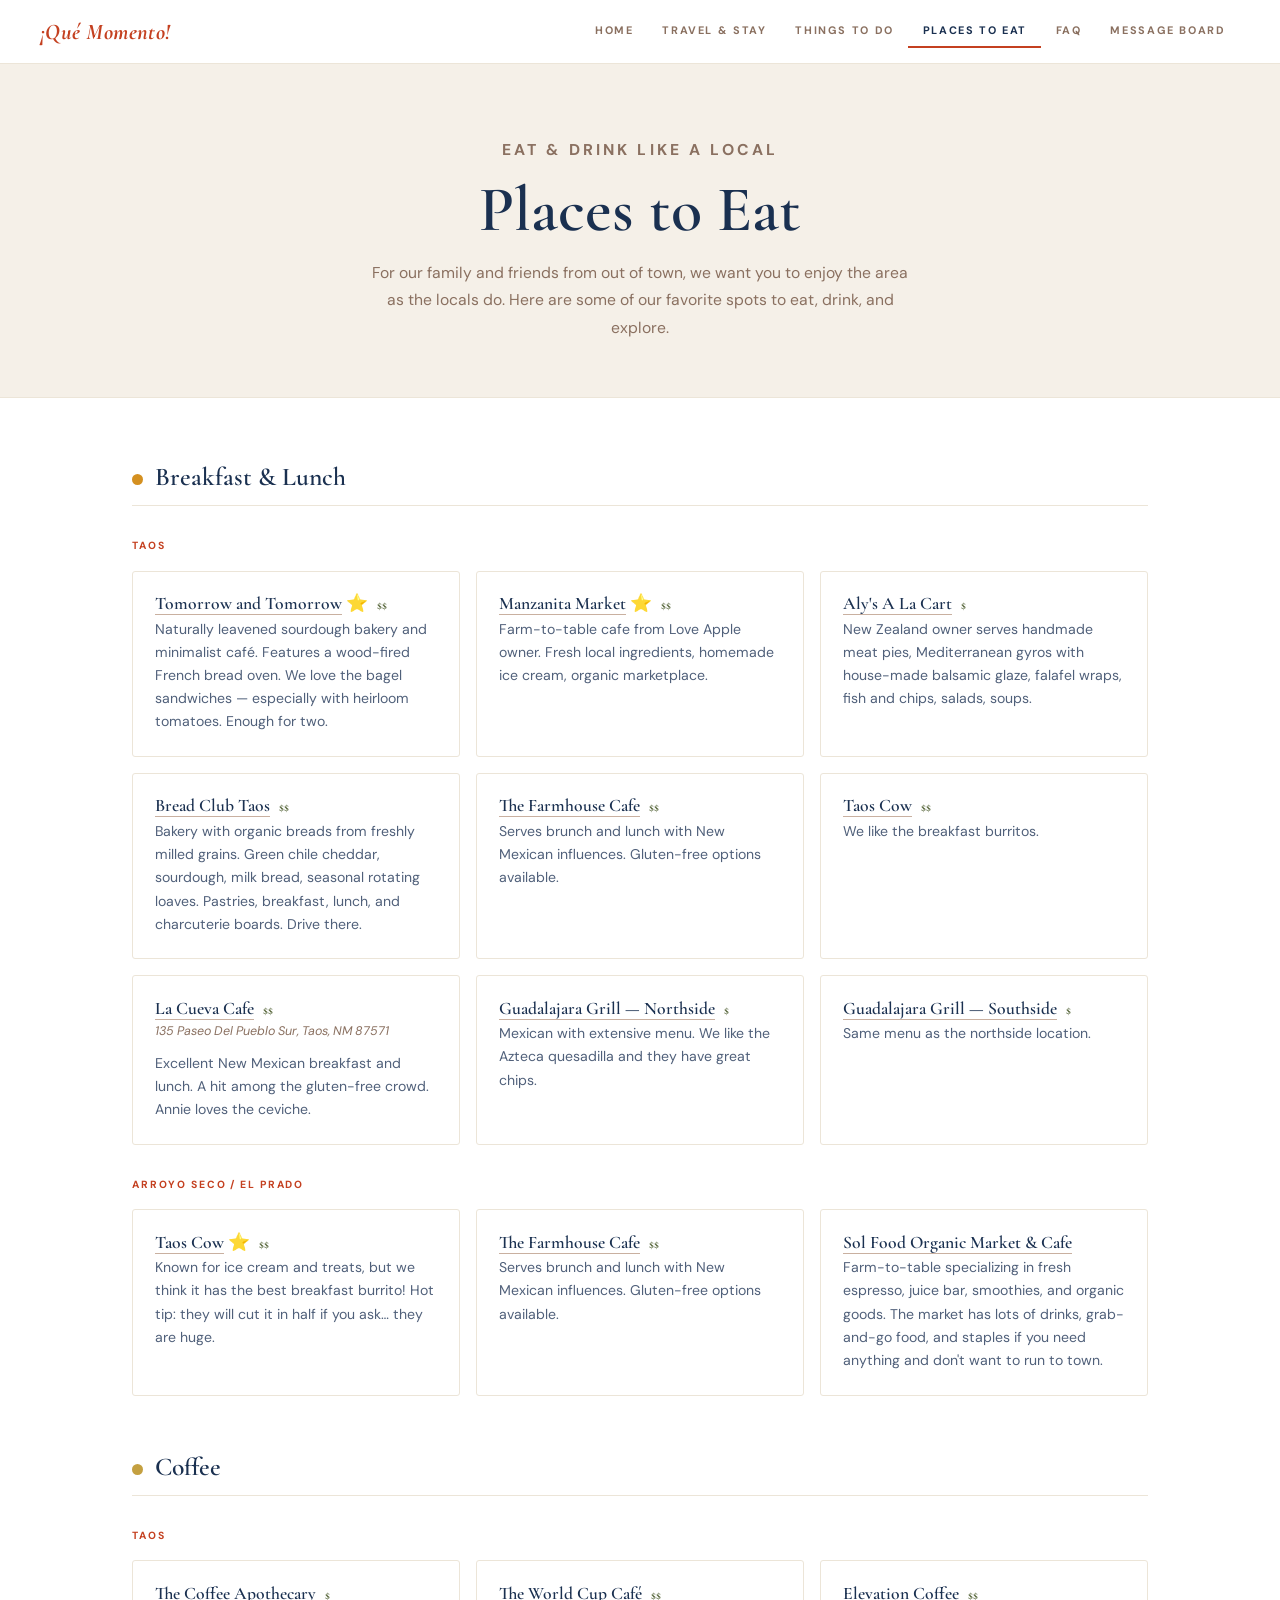
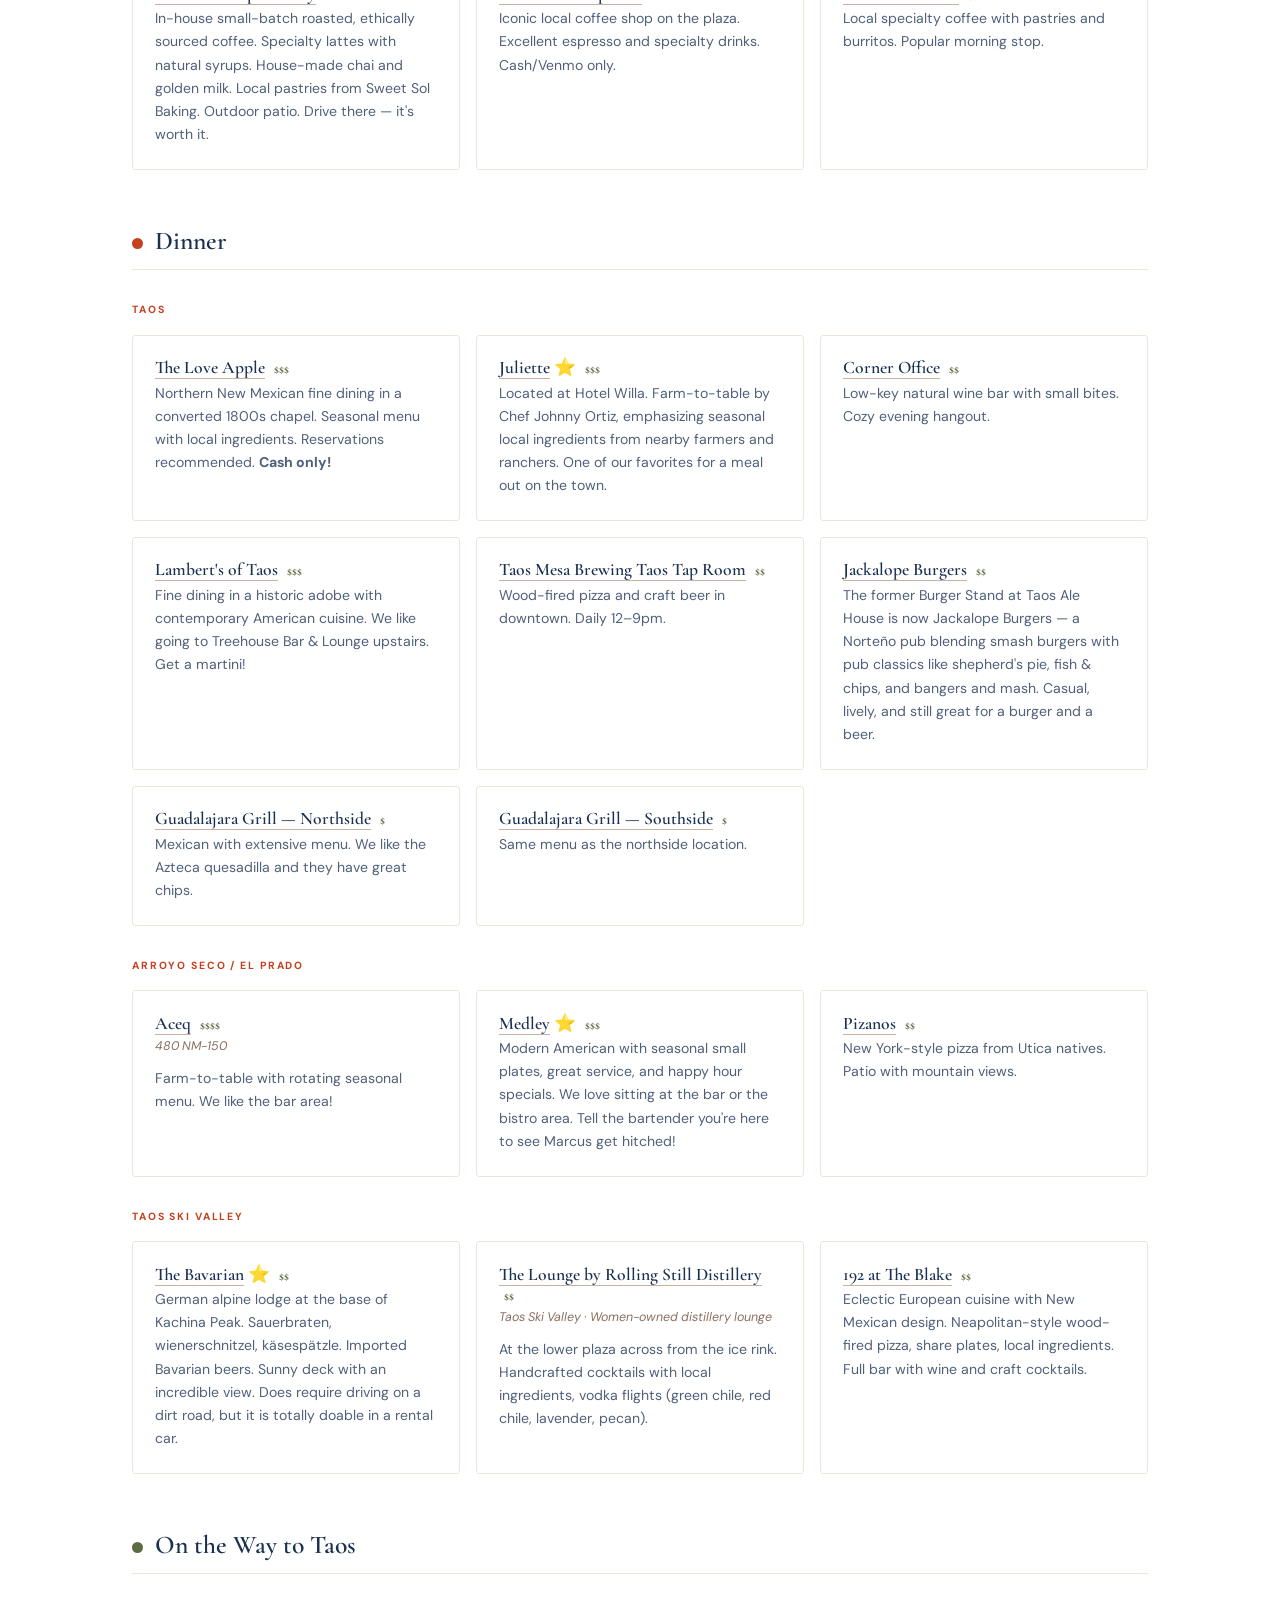
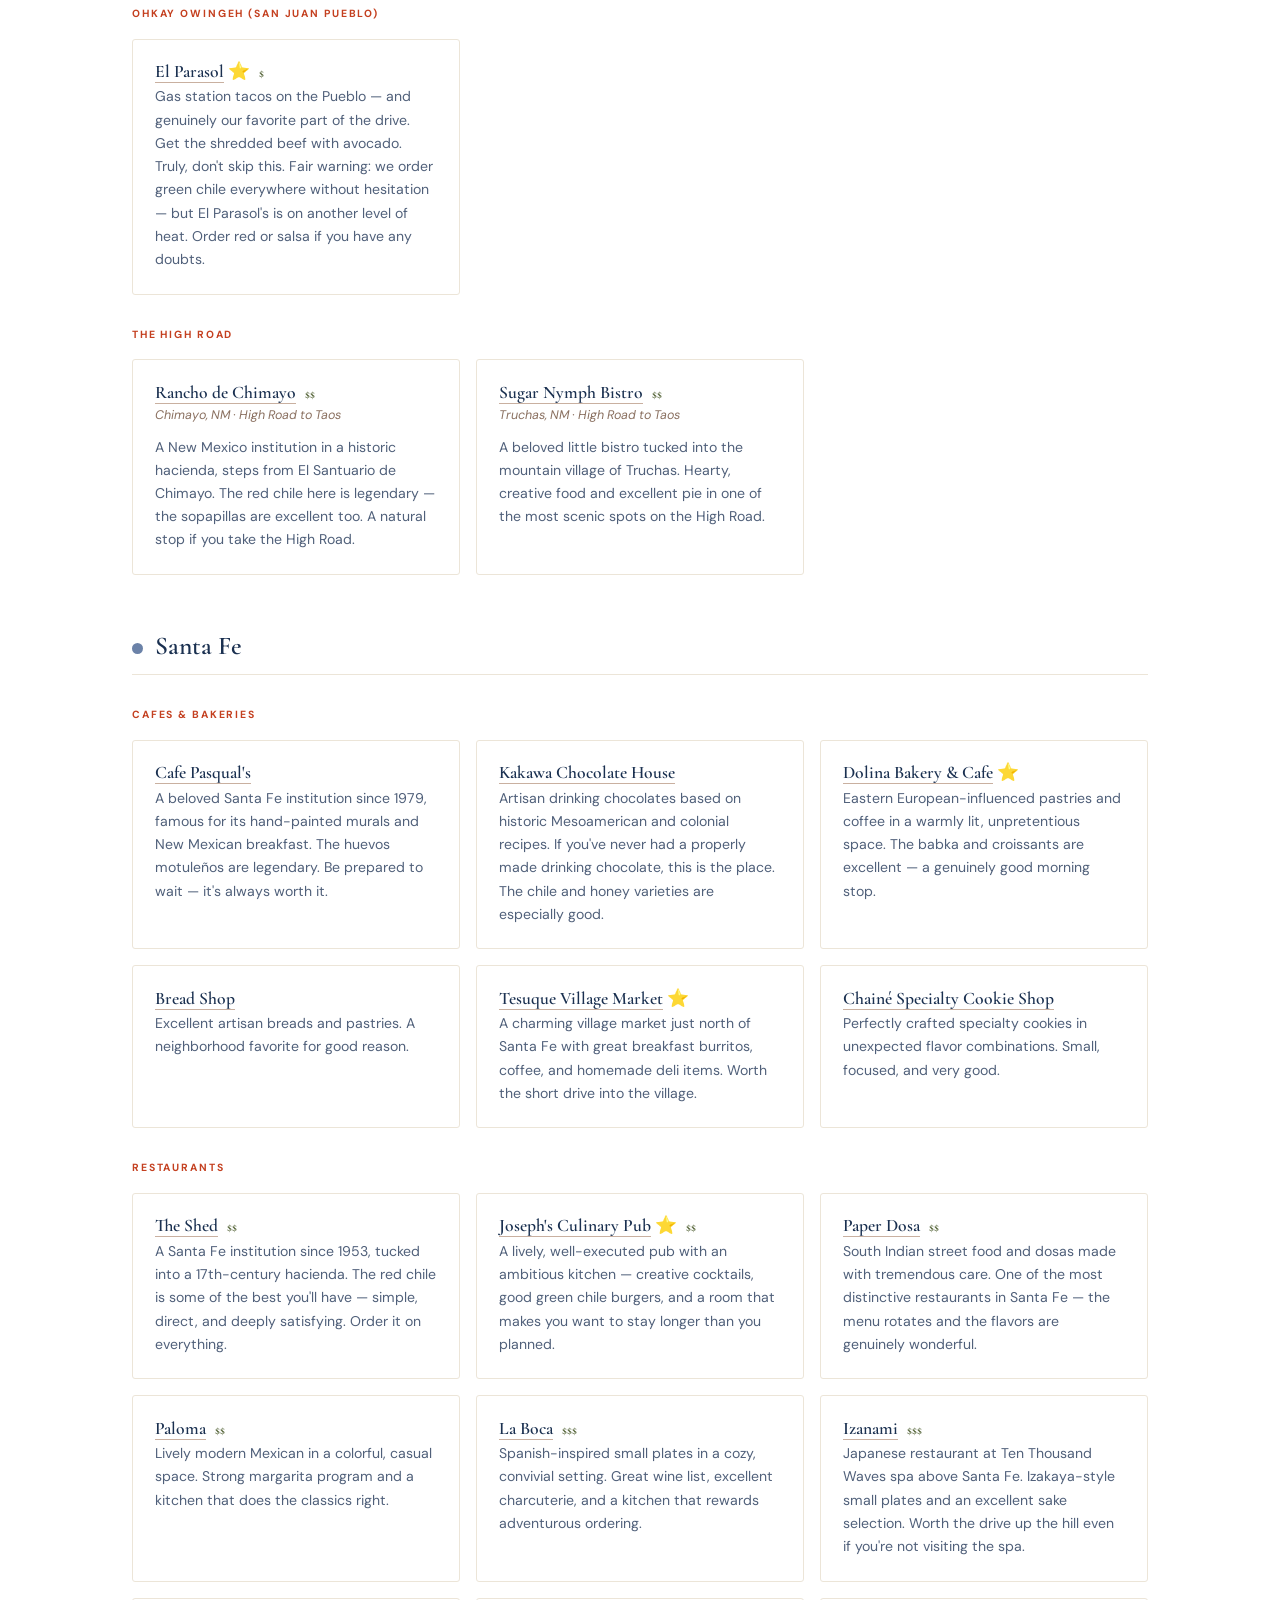
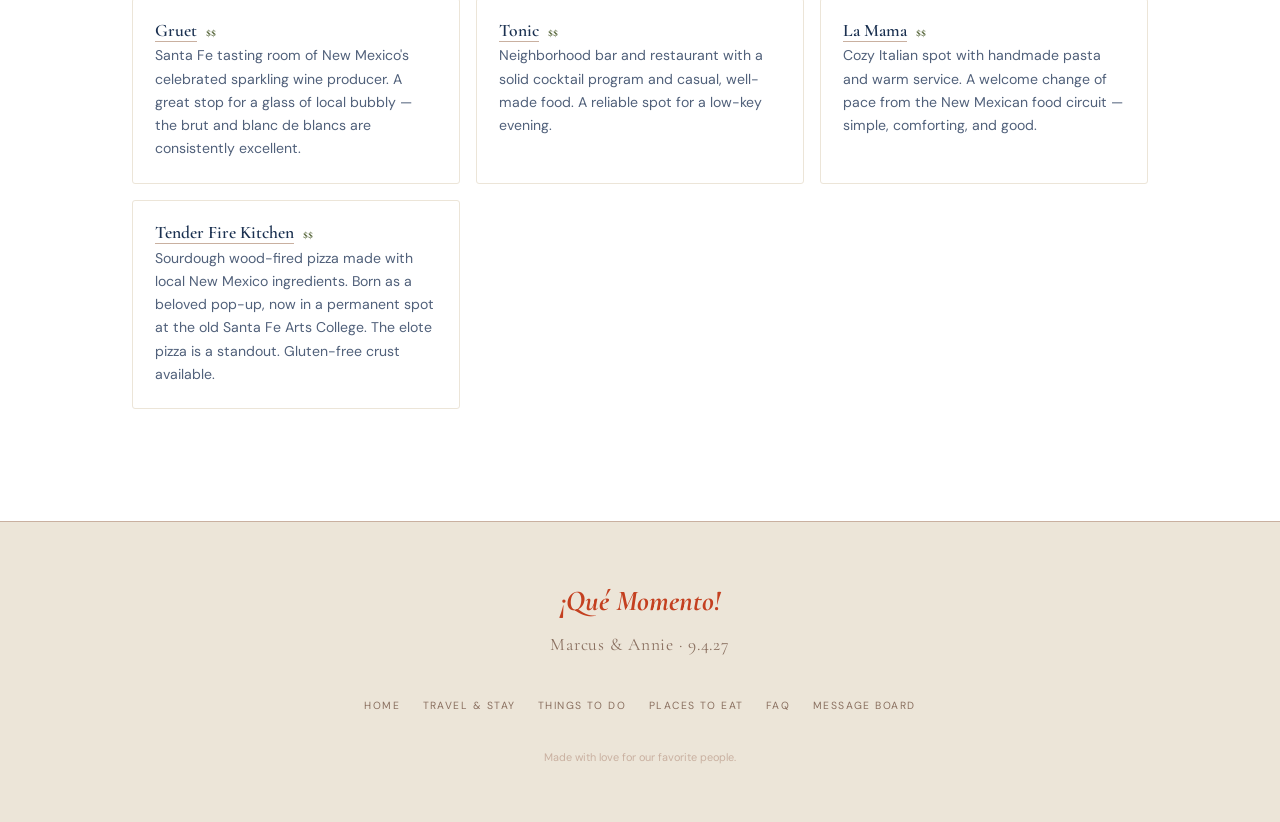
==== eat.html @ ea21b57a "Retitle the pages to Marcus & Anne Co-Authored-By: Claude Opus 5 <noreply@anthropic.com> Claude-Sess" ====
<!DOCTYPE html>
<html lang="en">
<head>
  <meta charset="UTF-8" />
  <meta name="viewport" content="width=device-width, initial-scale=1.0" />
  <title>Places to Eat — Marcus &amp; Anne Wedding</title>
  <link rel="preconnect" href="https://fonts.googleapis.com" />
  <link rel="preconnect" href="https://fonts.gstatic.com" crossorigin />
  <link href="https://fonts.googleapis.com/css2?family=Cormorant+Garamond:ital,wght@0,300;0,400;0,600;0,700;1,300;1,400;1,600;1,700&family=DM+Sans:wght@400;600;700&display=swap" rel="stylesheet" />
  <link rel="stylesheet" href="styles.css" />
</head>
<body>

  <nav class="site-nav">
    <a href="index.html" class="nav-brand">¡Qué Momento!</a>
    <button class="nav-toggle" aria-label="Toggle menu" aria-expanded="false">
      <span></span><span></span><span></span>
    </button>
    <ul class="nav-links" id="navLinks">
      <li><a href="index.html">Home</a></li>
      <li><a href="travel.html">Travel &amp; Stay</a></li>
      <li><a href="todo.html">Things to Do</a></li>
      <li><a href="eat.html" class="active">Places to Eat</a></li>
      <li><a href="faq.html">FAQ</a></li>
      <li><a href="messages.html">Message Board</a></li>
    </ul>
  </nav>

  <div class="page-hero">
    <p class="eyebrow">Eat &amp; drink like a local</p>
    <h1>Places to Eat</h1>
    <p>For our family and friends from out of town, we want you to enjoy the area as the locals do. Here are some of our favorite spots to eat, drink, and explore.</p>
  </div>

  <main class="content-body">

    <!-- BREAKFAST & LUNCH: TAOS -->
    <div class="category-header">
      <span class="category-icon"><span class="dot dot-marigold"></span></span>
      <h2>Breakfast &amp; Lunch</h2>
    </div>

    <p class="subcategory">Taos</p>
    <div class="listings-grid">
      <div class="listing-card">
        <h3><a href="https://maps.google.com/?q=Tomorrow+and+Tomorrow+Taos+NM" target="_blank" rel="noopener">Tomorrow and Tomorrow</a> ⭐ <span class="price">$$</span></h3>
        <p>Naturally leavened sourdough bakery and minimalist café. Features a wood-fired French bread oven. We love the bagel sandwiches — especially with heirloom tomatoes. Enough for two.</p>
      </div>
      <div class="listing-card">
        <h3><a href="https://maps.google.com/?q=Manzanita+Market+Taos+NM" target="_blank" rel="noopener">Manzanita Market</a> ⭐ <span class="price">$$</span></h3>
        <p>Farm-to-table cafe from Love Apple owner. Fresh local ingredients, homemade ice cream, organic marketplace.</p>
      </div>
      <div class="listing-card">
        <h3><a href="https://maps.google.com/?q=Aly%27s+A+La+Cart+Taos+NM" target="_blank" rel="noopener">Aly's A La Cart</a> <span class="price">$</span></h3>
        <p>New Zealand owner serves handmade meat pies, Mediterranean gyros with house-made balsamic glaze, falafel wraps, fish and chips, salads, soups.</p>
      </div>
      <div class="listing-card">
        <h3><a href="https://maps.google.com/?q=Bread+Club+Taos+NM" target="_blank" rel="noopener">Bread Club Taos</a> <span class="price">$$</span></h3>
        <p>Bakery with organic breads from freshly milled grains. Green chile cheddar, sourdough, milk bread, seasonal rotating loaves. Pastries, breakfast, lunch, and charcuterie boards. Drive there.</p>
      </div>
      <div class="listing-card">
        <h3><a href="https://maps.google.com/?q=Farmhouse+Cafe+Taos+NM" target="_blank" rel="noopener">The Farmhouse Cafe</a> <span class="price">$$</span></h3>
        <p>Serves brunch and lunch with New Mexican influences. Gluten-free options available.</p>
      </div>
      <div class="listing-card">
        <h3><a href="https://maps.google.com/?q=Taos+Cow+Taos+NM" target="_blank" rel="noopener">Taos Cow</a> <span class="price">$$</span></h3>
        <p>We like the breakfast burritos.</p>
      </div>
      <div class="listing-card">
        <h3><a href="https://maps.google.com/?q=La+Cueva+Cafe+135+Paseo+Del+Pueblo+Sur+Taos+NM" target="_blank" rel="noopener">La Cueva Cafe</a> <span class="price">$$</span></h3>
        <div class="listing-sub">135 Paseo Del Pueblo Sur, Taos, NM 87571</div>
        <p>Excellent New Mexican breakfast and lunch. A hit among the gluten-free crowd. Annie loves the ceviche.</p>
      </div>
      <div class="listing-card">
        <h3><a href="https://maps.google.com/?q=Guadalajara+Grill+Northside+Taos+NM" target="_blank" rel="noopener">Guadalajara Grill — Northside</a> <span class="price">$</span></h3>
        <p>Mexican with extensive menu. We like the Azteca quesadilla and they have great chips.</p>
      </div>
      <div class="listing-card">
        <h3><a href="https://maps.google.com/?q=Guadalajara+Grill+Southside+Taos+NM" target="_blank" rel="noopener">Guadalajara Grill — Southside</a> <span class="price">$</span></h3>
        <p>Same menu as the northside location.</p>
      </div>
    </div>

    <p class="subcategory">Arroyo Seco / El Prado</p>
    <div class="listings-grid">
      <div class="listing-card">
        <h3><a href="https://maps.google.com/?q=Taos+Cow+Arroyo+Seco+NM" target="_blank" rel="noopener">Taos Cow</a> ⭐ <span class="price">$$</span></h3>
        <p>Known for ice cream and treats, but we think it has the best breakfast burrito! Hot tip: they will cut it in half if you ask… they are huge.</p>
      </div>
      <div class="listing-card">
        <h3><a href="https://maps.google.com/?q=Farmhouse+Cafe+Arroyo+Seco+NM" target="_blank" rel="noopener">The Farmhouse Cafe</a> <span class="price">$$</span></h3>
        <p>Serves brunch and lunch with New Mexican influences. Gluten-free options available.</p>
      </div>
      <div class="listing-card">
        <h3><a href="https://maps.google.com/?q=Sol+Food+Organic+Market+Arroyo+Seco+NM" target="_blank" rel="noopener">Sol Food Organic Market &amp; Cafe</a></h3>
        <p>Farm-to-table specializing in fresh espresso, juice bar, smoothies, and organic goods. The market has lots of drinks, grab-and-go food, and staples if you need anything and don't want to run to town.</p>
      </div>
    </div>

    <!-- COFFEE -->
    <div class="category-header">
      <span class="category-icon"><span class="dot dot-gold"></span></span>
      <h2>Coffee</h2>
    </div>

    <p class="subcategory">Taos</p>
    <div class="listings-grid">
      <div class="listing-card">
        <h3><a href="https://maps.google.com/?q=The+Coffee+Apothecary+Taos+NM" target="_blank" rel="noopener">The Coffee Apothecary</a> <span class="price">$</span></h3>
        <p>In-house small-batch roasted, ethically sourced coffee. Specialty lattes with natural syrups. House-made chai and golden milk. Local pastries from Sweet Sol Baking. Outdoor patio. Drive there — it's worth it.</p>
      </div>
      <div class="listing-card">
        <h3><a href="https://maps.google.com/?q=World+Cup+Cafe+Taos+NM" target="_blank" rel="noopener">The World Cup Café</a> <span class="price">$$</span></h3>
        <p>Iconic local coffee shop on the plaza. Excellent espresso and specialty drinks. Cash/Venmo only.</p>
      </div>
      <div class="listing-card">
        <h3><a href="https://maps.google.com/?q=Elevation+Coffee+Taos+NM" target="_blank" rel="noopener">Elevation Coffee</a> <span class="price">$$</span></h3>
        <p>Local specialty coffee with pastries and burritos. Popular morning stop.</p>
      </div>
    </div>

    <!-- DINNER -->
    <div class="category-header">
      <span class="category-icon"><span class="dot dot-terracotta"></span></span>
      <h2>Dinner</h2>
    </div>

    <p class="subcategory">Taos</p>
    <div class="listings-grid">
      <div class="listing-card">
        <h3><a href="https://maps.google.com/?q=The+Love+Apple+Taos+NM" target="_blank" rel="noopener">The Love Apple</a> <span class="price">$$$</span></h3>
        <p>Northern New Mexican fine dining in a converted 1800s chapel. Seasonal menu with local ingredients. Reservations recommended. <strong>Cash only!</strong></p>
      </div>
      <div class="listing-card">
        <h3><a href="https://maps.google.com/?q=Juliette+Hotel+Willa+Taos+NM" target="_blank" rel="noopener">Juliette</a> ⭐ <span class="price">$$$</span></h3>
        <p>Located at Hotel Willa. Farm-to-table by Chef Johnny Ortiz, emphasizing seasonal local ingredients from nearby farmers and ranchers. One of our favorites for a meal out on the town.</p>
      </div>
      <div class="listing-card">
        <h3><a href="https://maps.google.com/?q=Corner+Office+Taos+NM" target="_blank" rel="noopener">Corner Office</a> <span class="price">$$</span></h3>
        <p>Low-key natural wine bar with small bites. Cozy evening hangout.</p>
      </div>
      <div class="listing-card">
        <h3><a href="https://maps.google.com/?q=Lambert%27s+of+Taos+NM" target="_blank" rel="noopener">Lambert's of Taos</a> <span class="price">$$$</span></h3>
        <p>Fine dining in a historic adobe with contemporary American cuisine. We like going to Treehouse Bar &amp; Lounge upstairs. Get a martini!</p>
      </div>
      <div class="listing-card">
        <h3><a href="https://maps.google.com/?q=Taos+Mesa+Brewing+Taos+Tap+Room+NM" target="_blank" rel="noopener">Taos Mesa Brewing Taos Tap Room</a> <span class="price">$$</span></h3>
        <p>Wood-fired pizza and craft beer in downtown. Daily 12–9pm.</p>
      </div>
      <div class="listing-card">
        <h3><a href="https://maps.google.com/?q=Jackalope+Burgers+Taos+NM" target="_blank" rel="noopener">Jackalope Burgers</a> <span class="price">$$</span></h3>
        <p>The former Burger Stand at Taos Ale House is now Jackalope Burgers — a Norteño pub blending smash burgers with pub classics like shepherd's pie, fish &amp; chips, and bangers and mash. Casual, lively, and still great for a burger and a beer.</p>
      </div>
      <div class="listing-card">
        <h3><a href="https://maps.google.com/?q=Guadalajara+Grill+Northside+Taos+NM" target="_blank" rel="noopener">Guadalajara Grill — Northside</a> <span class="price">$</span></h3>
        <p>Mexican with extensive menu. We like the Azteca quesadilla and they have great chips.</p>
      </div>
      <div class="listing-card">
        <h3><a href="https://maps.google.com/?q=Guadalajara+Grill+Southside+Taos+NM" target="_blank" rel="noopener">Guadalajara Grill — Southside</a> <span class="price">$</span></h3>
        <p>Same menu as the northside location.</p>
      </div>
    </div>

    <p class="subcategory">Arroyo Seco / El Prado</p>
    <div class="listings-grid">
      <div class="listing-card">
        <h3><a href="https://maps.google.com/?q=Aceq+Restaurant+Arroyo+Seco+NM" target="_blank" rel="noopener">Aceq</a> <span class="price">$$$$</span></h3>
        <div class="listing-sub">480 NM-150</div>
        <p>Farm-to-table with rotating seasonal menu. We like the bar area!</p>
      </div>
      <div class="listing-card">
        <h3><a href="https://maps.google.com/?q=Medley+Restaurant+Arroyo+Seco+NM" target="_blank" rel="noopener">Medley</a> ⭐ <span class="price">$$$</span></h3>
        <p>Modern American with seasonal small plates, great service, and happy hour specials. We love sitting at the bar or the bistro area. Tell the bartender you're here to see Marcus get hitched!</p>
      </div>
      <div class="listing-card">
        <h3><a href="https://maps.google.com/?q=Pizanos+Arroyo+Seco+NM" target="_blank" rel="noopener">Pizanos</a> <span class="price">$$</span></h3>
        <p>New York-style pizza from Utica natives. Patio with mountain views.</p>
      </div>
    </div>

    <p class="subcategory">Taos Ski Valley</p>
    <div class="listings-grid">
      <div class="listing-card">
        <h3><a href="https://maps.google.com/?q=The+Bavarian+Taos+Ski+Valley+NM" target="_blank" rel="noopener">The Bavarian</a> ⭐ <span class="price">$$</span></h3>
        <p>German alpine lodge at the base of Kachina Peak. Sauerbraten, wienerschnitzel, käsespätzle. Imported Bavarian beers. Sunny deck with an incredible view. Does require driving on a dirt road, but it is totally doable in a rental car.</p>
      </div>
      <div class="listing-card">
        <h3><a href="https://maps.google.com/?q=Rolling+Still+Distillery+Taos+Ski+Valley+NM" target="_blank" rel="noopener">The Lounge by Rolling Still Distillery</a> <span class="price">$$</span></h3>
        <div class="listing-sub">Taos Ski Valley · Women-owned distillery lounge</div>
        <p>At the lower plaza across from the ice rink. Handcrafted cocktails with local ingredients, vodka flights (green chile, red chile, lavender, pecan).</p>
      </div>
      <div class="listing-card">
        <h3><a href="https://maps.google.com/?q=192+at+The+Blake+Taos+Ski+Valley+NM" target="_blank" rel="noopener">192 at The Blake</a> <span class="price">$$</span></h3>
        <p>Eclectic European cuisine with New Mexican design. Neapolitan-style wood-fired pizza, share plates, local ingredients. Full bar with wine and craft cocktails.</p>
      </div>
    </div>


    <!-- ON THE WAY TO TAOS -->
    <div class="category-header">
      <span class="category-icon"><span class="dot dot-sage"></span></span>
      <h2>On the Way to Taos</h2>
    </div>

    <p class="subcategory">Ohkay Owingeh (San Juan Pueblo)</p>
    <div class="listings-grid">
      <div class="listing-card">
        <h3><a href="https://maps.google.com/?q=El+Parasol+Ohkay+Owingeh+NM" target="_blank" rel="noopener">El Parasol</a> ⭐ <span class="price">$</span></h3>
        <p>Gas station tacos on the Pueblo — and genuinely our favorite part of the drive. Get the shredded beef with avocado. Truly, don't skip this. Fair warning: we order green chile everywhere without hesitation — but El Parasol's is on another level of heat. Order red or salsa if you have any doubts.</p>
      </div>
    </div>

    <p class="subcategory">The High Road</p>
    <div class="listings-grid">
      <div class="listing-card">
        <h3><a href="https://maps.google.com/?q=Rancho+de+Chimayo+NM" target="_blank" rel="noopener">Rancho de Chimayo</a> <span class="price">$$</span></h3>
        <div class="listing-sub">Chimayo, NM · High Road to Taos</div>
        <p>A New Mexico institution in a historic hacienda, steps from El Santuario de Chimayo. The red chile here is legendary — the sopapillas are excellent too. A natural stop if you take the High Road.</p>
      </div>
      <div class="listing-card">
        <h3><a href="https://maps.google.com/?q=Sugar+Nymph+Bistro+Truchas+NM" target="_blank" rel="noopener">Sugar Nymph Bistro</a> <span class="price">$$</span></h3>
        <div class="listing-sub">Truchas, NM · High Road to Taos</div>
        <p>A beloved little bistro tucked into the mountain village of Truchas. Hearty, creative food and excellent pie in one of the most scenic spots on the High Road.</p>
      </div>
    </div>

    <!-- SANTA FE -->
    <div class="category-header">
      <span class="category-icon"><span class="dot dot-blue"></span></span>
      <h2>Santa Fe</h2>
    </div>

    <p class="subcategory">Cafes &amp; Bakeries</p>
    <div class="listings-grid">
      <div class="listing-card">
        <h3><a href="https://maps.google.com/?q=Cafe+Pasqual%27s+Santa+Fe+NM" target="_blank" rel="noopener">Cafe Pasqual's</a></h3>
        <p>A beloved Santa Fe institution since 1979, famous for its hand-painted murals and New Mexican breakfast. The huevos motuleños are legendary. Be prepared to wait — it's always worth it.</p>
      </div>
      <div class="listing-card">
        <h3><a href="https://maps.google.com/?q=Kakawa+Chocolate+House+Santa+Fe+NM" target="_blank" rel="noopener">Kakawa Chocolate House</a></h3>
        <p>Artisan drinking chocolates based on historic Mesoamerican and colonial recipes. If you've never had a properly made drinking chocolate, this is the place. The chile and honey varieties are especially good.</p>
      </div>
      <div class="listing-card">
        <h3><a href="https://maps.google.com/?q=Dolina+Bakery+Cafe+Santa+Fe+NM" target="_blank" rel="noopener">Dolina Bakery &amp; Cafe</a> ⭐</h3>
        <p>Eastern European-influenced pastries and coffee in a warmly lit, unpretentious space. The babka and croissants are excellent — a genuinely good morning stop.</p>
      </div>
      <div class="listing-card">
        <h3><a href="https://maps.google.com/?q=Bread+Shop+Santa+Fe+NM" target="_blank" rel="noopener">Bread Shop</a></h3>
        <p>Excellent artisan breads and pastries. A neighborhood favorite for good reason.</p>
      </div>
      <div class="listing-card">
        <h3><a href="https://maps.google.com/?q=Tesuque+Village+Market+NM" target="_blank" rel="noopener">Tesuque Village Market</a> ⭐</h3>
        <p>A charming village market just north of Santa Fe with great breakfast burritos, coffee, and homemade deli items. Worth the short drive into the village.</p>
      </div>
      <div class="listing-card">
        <h3><a href="https://maps.google.com/?q=Chaine+Specialty+Cookie+Shop+Santa+Fe+NM" target="_blank" rel="noopener">Chainé Specialty Cookie Shop</a></h3>
        <p>Perfectly crafted specialty cookies in unexpected flavor combinations. Small, focused, and very good.</p>
      </div>
    </div>

    <p class="subcategory">Restaurants</p>
    <div class="listings-grid">
      <div class="listing-card">
        <h3><a href="https://maps.google.com/?q=The+Shed+Restaurant+Santa+Fe+NM" target="_blank" rel="noopener">The Shed</a> <span class="price">$$</span></h3>
        <p>A Santa Fe institution since 1953, tucked into a 17th-century hacienda. The red chile is some of the best you'll have — simple, direct, and deeply satisfying. Order it on everything.</p>
      </div>
      <div class="listing-card">
        <h3><a href="https://maps.google.com/?q=Joseph%27s+Culinary+Pub+Santa+Fe+NM" target="_blank" rel="noopener">Joseph's Culinary Pub</a> ⭐ <span class="price">$$</span></h3>
        <p>A lively, well-executed pub with an ambitious kitchen — creative cocktails, good green chile burgers, and a room that makes you want to stay longer than you planned.</p>
      </div>
      <div class="listing-card">
        <h3><a href="https://maps.google.com/?q=Paper+Dosa+Santa+Fe+NM" target="_blank" rel="noopener">Paper Dosa</a> <span class="price">$$</span></h3>
        <p>South Indian street food and dosas made with tremendous care. One of the most distinctive restaurants in Santa Fe — the menu rotates and the flavors are genuinely wonderful.</p>
      </div>
      <div class="listing-card">
        <h3><a href="https://maps.google.com/?q=Paloma+Restaurant+Santa+Fe+NM" target="_blank" rel="noopener">Paloma</a> <span class="price">$$</span></h3>
        <p>Lively modern Mexican in a colorful, casual space. Strong margarita program and a kitchen that does the classics right.</p>
      </div>
      <div class="listing-card">
        <h3><a href="https://maps.google.com/?q=La+Boca+Restaurant+Santa+Fe+NM" target="_blank" rel="noopener">La Boca</a> <span class="price">$$$</span></h3>
        <p>Spanish-inspired small plates in a cozy, convivial setting. Great wine list, excellent charcuterie, and a kitchen that rewards adventurous ordering.</p>
      </div>
      <div class="listing-card">
        <h3><a href="https://maps.google.com/?q=Izanami+Restaurant+Ten+Thousand+Waves+Santa+Fe+NM" target="_blank" rel="noopener">Izanami</a> <span class="price">$$$</span></h3>
        <p>Japanese restaurant at Ten Thousand Waves spa above Santa Fe. Izakaya-style small plates and an excellent sake selection. Worth the drive up the hill even if you're not visiting the spa.</p>
      </div>
      <div class="listing-card">
        <h3><a href="https://maps.google.com/?q=Gruet+Winery+Santa+Fe+NM" target="_blank" rel="noopener">Gruet</a> <span class="price">$$</span></h3>
        <p>Santa Fe tasting room of New Mexico's celebrated sparkling wine producer. A great stop for a glass of local bubbly — the brut and blanc de blancs are consistently excellent.</p>
      </div>
      <div class="listing-card">
        <h3><a href="https://maps.google.com/?q=Tonic+Restaurant+Santa+Fe+NM" target="_blank" rel="noopener">Tonic</a> <span class="price">$$</span></h3>
        <p>Neighborhood bar and restaurant with a solid cocktail program and casual, well-made food. A reliable spot for a low-key evening.</p>
      </div>
      <div class="listing-card">
        <h3><a href="https://maps.google.com/?q=La+Mama+Restaurant+Santa+Fe+NM" target="_blank" rel="noopener">La Mama</a> <span class="price">$$</span></h3>
        <p>Cozy Italian spot with handmade pasta and warm service. A welcome change of pace from the New Mexican food circuit — simple, comforting, and good.</p>
      </div>
      <div class="listing-card">
        <h3><a href="https://www.tenderfirekitchen.com/" target="_blank" rel="noopener">Tender Fire Kitchen</a> <span class="price">$$</span></h3>
        <p>Sourdough wood-fired pizza made with local New Mexico ingredients. Born as a beloved pop-up, now in a permanent spot at the old Santa Fe Arts College. The elote pizza is a standout. Gluten-free crust available.</p>
      </div>
    </div>

  </main>

  <footer class="site-footer">
    <div class="footer-brand">¡Qué Momento!</div>
    <div class="footer-names">Marcus &amp; Annie · 9.4.27</div>
    <ul class="footer-links">
      <li><a href="index.html">Home</a></li>
      <li><a href="travel.html">Travel &amp; Stay</a></li>
      <li><a href="todo.html">Things to Do</a></li>
      <li><a href="eat.html">Places to Eat</a></li>
      <li><a href="faq.html">FAQ</a></li>
      <li><a href="messages.html">Message Board</a></li>
    </ul>
    <p class="footer-copy">Made with love for our favorite people.</p>
  </footer>

  <script src="script.js"></script>
</body>
</html>
---- styles.css ----
/* ============================================
   CSS Variables — Artful Southwest Americana
   ============================================ */
:root {
  --linen:          #f5f0e8;
  --linen-dark:     #ece5d8;
  --white:          #ffffff;
  --terracotta:     #c44020;
  --terracotta-lt:  #d45a38;
  --marigold:       #d49020;
  --sage:           #5c6b40;
  --sage-lt:        #7a8f58;
  --dusty-blue:     #6b82a8;
  --navy:           #1a3050;
  --blush:          #c9b0a0;
  --gold:           #c4a040;
  --dark:           #1a3050;
  --medium:         #50607a;
  --light-text:     #8a7060;

  --font-display:   'Cormorant Garamond', Georgia, serif;
  --font-body:      'DM Sans', system-ui, sans-serif;

  --nav-h:    64px;
  --max-w:    1080px;
  --radius:   3px;
  --shadow:   0 2px 12px rgba(30,18,8,.08);
  --shadow-lg:0 6px 32px rgba(30,18,8,.14);
}

*, *::before, *::after { box-sizing: border-box; margin: 0; padding: 0; }
html { scroll-behavior: smooth; font-size: 16px; }
body {
  background: var(--white);
  color: var(--dark);
  font-family: var(--font-body);
  line-height: 1.6;
}
img { max-width: 100%; display: block; }
a { color: var(--terracotta); text-decoration: none; }
a:hover { text-decoration: underline; }

/* ============================================
   Typography
   ============================================ */
h1,h2,h3,h4 {
  font-family: var(--font-display);
  font-weight: 600;
  line-height: 1.15;
}

.eyebrow {
  font-size: .68rem;
  font-weight: 700;
  letter-spacing: .2em;
  text-transform: uppercase;
  color: var(--light-text);
}

/* ============================================
   Navigation
   ============================================ */
.site-nav {
  position: sticky;
  top: 0;
  z-index: 100;
  height: var(--nav-h);
  background: var(--white);
  display: flex;
  align-items: center;
  padding: 0 2.5rem;
  gap: 1rem;
  border-bottom: 1px solid var(--linen-dark);
}

.nav-brand {
  font-family: var(--font-display);
  font-size: 1.4rem;
  font-weight: 700;
  font-style: italic;
  color: var(--terracotta);
  letter-spacing: .02em;
  white-space: nowrap;
  flex-shrink: 0;
  text-decoration: none;
}
.nav-brand:hover { opacity: .75; text-decoration: none; }

.nav-links {
  display: flex;
  align-items: center;
  list-style: none;
  margin-left: auto;
}

.nav-links a {
  display: block;
  padding: .4rem .9rem;
  font-size: .68rem;
  font-weight: 700;
  letter-spacing: .15em;
  text-transform: uppercase;
  color: var(--light-text);
  text-decoration: none;
  transition: color .2s;
  border-bottom: 2px solid transparent;
}
.nav-links a:hover,
.nav-links a.active {
  color: var(--dark);
  border-bottom-color: var(--terracotta);
  text-decoration: none;
}

/* Hamburger */
.nav-toggle {
  display: none;
  background: none;
  border: none;
  cursor: pointer;
  padding: .4rem;
  margin-left: auto;
  flex-direction: column;
  gap: 5px;
}
.nav-toggle span {
  display: block;
  width: 22px;
  height: 2px;
  background: var(--medium);
  border-radius: 2px;
  transition: transform .25s, opacity .25s;
}
.nav-toggle.open span:nth-child(1) { transform: translateY(7px) rotate(45deg); }
.nav-toggle.open span:nth-child(2) { opacity: 0; }
.nav-toggle.open span:nth-child(3) { transform: translateY(-7px) rotate(-45deg); }

/* ============================================
   Hero — Home Page
   ============================================ */
.hero {
  background: var(--linen);
  min-height: calc(100vh - var(--nav-h));
  display: flex;
  flex-direction: column;
  align-items: center;
  justify-content: center;
  text-align: center;
  padding: 5rem 2rem 4rem;
  position: relative;
}

.hero-tagline {
  font-size: .68rem;
  font-weight: 700;
  letter-spacing: .35em;
  text-transform: uppercase;
  color: var(--light-text);
  margin-bottom: 2.5rem;
}

.hero-rule {
  width: 40px;
  height: 1px;
  background: var(--terracotta);
  margin: 0 auto 2.5rem;
}

.hero-names {
  font-family: var(--font-display);
  font-size: clamp(4rem, 12vw, 9rem);
  font-weight: 400;
  font-style: italic;
  color: var(--navy);
  line-height: 1;
  letter-spacing: -.01em;
  margin-bottom: 1.5rem;
}

.hero-amp {
  font-size: .3em;
  font-style: normal;
  font-weight: 300;
  color: var(--light-text);
  display: block;
  letter-spacing: .2em;
  text-transform: uppercase;
  margin: .5rem 0;
}

.hero-date {
  font-size: .72rem;
  font-weight: 700;
  letter-spacing: .22em;
  text-transform: uppercase;
  color: var(--medium);
  line-height: 2;
}

.hero-intro {
  max-width: 520px;
  margin: 2rem auto 0;
  font-size: 1rem;
  color: var(--light-text);
  line-height: 1.75;
}

.hero-scroll {
  position: absolute;
  bottom: 2rem;
  left: 50%;
  transform: translateX(-50%);
  font-size: .62rem;
  letter-spacing: .15em;
  text-transform: uppercase;
  color: var(--blush);
  animation: bounce 2.5s ease-in-out infinite;
}
.hero-scroll::after { content: ' ↓'; }

@keyframes bounce {
  0%, 100% { transform: translateX(-50%) translateY(0); }
  50%       { transform: translateX(-50%) translateY(6px); }
}

/* ============================================
   Ticker
   ============================================ */
.ticker-wrap {
  background: var(--terracotta);
  overflow: hidden;
  padding: .65rem 0;
}
.ticker-track {
  display: flex;
  white-space: nowrap;
  animation: ticker 30s linear infinite;
}
.ticker-track > span {
  font-size: .65rem;
  font-weight: 700;
  text-transform: uppercase;
  color: rgba(245,240,232,.9);
  padding: 0 2.5rem;
}
/* Wave characters */
.ticker-track .wave-char {
  display: inline-block;
  letter-spacing: 0;
  margin-right: .18em;
  animation: wave-char 1.6s ease-in-out infinite;
}
.ticker-track .wave-space {
  margin-right: .9em;
}
@keyframes ticker {
  0%   { transform: translateX(0); }
  100% { transform: translateX(-50%); }
}
@keyframes wave-char {
  0%, 100% { transform: translateY(0); }
  50%       { transform: translateY(-5px); }
}

/* ============================================
   Sections — shared
   ============================================ */
.section {
  padding: 5rem 2rem;
  max-width: var(--max-w);
  margin: 0 auto;
}

.section-header {
  text-align: center;
  margin-bottom: 3rem;
}
.section-header h2 {
  font-size: clamp(2rem, 5vw, 3rem);
  color: var(--navy);
  margin-top: .5rem;
}

/* ============================================
   Our Story
   ============================================ */
.story-wrap {
  background: var(--white);
}
.story-grid {
  display: grid;
  grid-template-columns: 1fr 1fr;
  gap: 5rem;
  align-items: start;
  max-width: var(--max-w);
  margin: 0 auto;
  padding: 5rem 2rem;
}
.story-text h2 {
  font-size: clamp(2rem, 4vw, 2.8rem);
  color: var(--navy);
  margin-bottom: 1.75rem;
}
.story-text p {
  font-size: 1rem;
  color: var(--medium);
  line-height: 1.85;
  margin-bottom: 1.2rem;
}
.story-text p:last-child { margin-bottom: 0; }

.story-image img {
  width: 100%;
  aspect-ratio: 3/4;
  object-fit: cover;
  border-radius: var(--radius);
  box-shadow: var(--shadow-lg);
}

/* ============================================
   Gallery strip
   ============================================ */
.gallery-strip {
  background: var(--dark);
  padding: 0;
}
.gallery-strip-inner {
  display: flex;
  overflow-x: auto;
  -webkit-overflow-scrolling: touch;
  gap: 3px;
  cursor: grab;
  scrollbar-width: none;
}
.gallery-strip-inner::-webkit-scrollbar { display: none; }
.gallery-strip-inner.dragging { cursor: grabbing; user-select: none; }
.gallery-strip-item {
  flex: 0 0 auto;
  width: 380px;
  height: 440px;
  cursor: pointer;
  overflow: hidden;
  position: relative;
}
.gallery-caption {
  position: absolute;
  bottom: 0;
  left: 0;
  right: 0;
  padding: .5rem .85rem;
  background: linear-gradient(to top, rgba(26,48,80,.72) 0%, transparent 100%);
  color: rgba(245,240,232,.95);
  font-size: .6rem;
  font-weight: 700;
  letter-spacing: .14em;
  text-transform: uppercase;
  pointer-events: none;
}
.gallery-strip-item img {
  width: 100%;
  height: 100%;
  object-fit: cover;
  object-position: top;
  display: block;
  transition: transform .4s ease, opacity .3s;
  opacity: .88;
}
.gallery-strip-item:hover img { transform: scale(1.05); opacity: 1; }

/* ============================================
   Weekend Schedule
   ============================================ */
.schedule-wrap {
  background: var(--terracotta);
}
.schedule-inner {
  max-width: var(--max-w);
  margin: 0 auto;
  padding: 5rem 2rem;
}
.schedule-inner .eyebrow { color: rgba(245,240,232,.6); }
.schedule-inner h2 {
  font-size: clamp(2rem, 5vw, 3rem);
  color: var(--white);
  margin: .5rem 0 3rem;
  text-align: center;
}
.schedule-grid {
  display: grid;
  grid-template-columns: 1fr 1fr;
  gap: 2rem;
}
.schedule-card {
  background: rgba(255,255,255,.1);
  border: 1px solid rgba(255,255,255,.18);
  border-radius: var(--radius);
  padding: 2rem;
}
.schedule-card-day {
  font-size: .63rem;
  font-weight: 700;
  letter-spacing: .2em;
  text-transform: uppercase;
  color: rgba(245,240,232,.6);
  margin-bottom: 1rem;
}
.schedule-card h3 {
  font-size: 1.7rem;
  color: var(--white);
  font-family: var(--font-display);
  margin-bottom: .75rem;
}
.schedule-event-row {
  display: flex;
  gap: .75rem;
  align-items: baseline;
  margin-bottom: .9rem;
}
.schedule-event-row:last-child { margin-bottom: 0; }
.schedule-time {
  font-size: .62rem;
  font-weight: 700;
  letter-spacing: .08em;
  color: rgba(245,240,232,.55);
  flex-shrink: 0;
  width: 3.75rem;
  padding-top: .15rem;
}
.schedule-card p {
  font-size: .92rem;
  color: rgba(245,240,232,.8);
  line-height: 1.75;
  margin-bottom: .4rem;
}
.schedule-card a {
  color: rgba(245,240,232,.92);
  text-decoration: underline;
  text-underline-offset: 2px;
}

/* ============================================
   Explore tiles (where to stay / things to do)
   ============================================ */
.explore-wrap {
  background: var(--linen);
}
.explore-grid {
  display: grid;
  grid-template-columns: 1fr 1fr;
  gap: 1.5rem;
  max-width: var(--max-w);
  margin: 0 auto;
  padding: 5rem 2rem;
}
.explore-card {
  background: var(--white);
  border: 1px solid var(--linen-dark);
  border-radius: var(--radius);
  padding: 2.5rem;
  text-decoration: none;
  display: block;
  transition: box-shadow .2s, transform .2s;
}
.explore-card:hover {
  box-shadow: var(--shadow-lg);
  transform: translateY(-3px);
  text-decoration: none;
}
.explore-card .eyebrow { margin-bottom: .75rem; }
.explore-card h3 {
  font-size: 1.8rem;
  color: var(--navy);
  margin-bottom: .75rem;
}
.explore-card p {
  font-size: .9rem;
  color: var(--light-text);
  line-height: 1.65;
  margin-bottom: 1.25rem;
}
.explore-card .link-text {
  font-size: .7rem;
  font-weight: 700;
  letter-spacing: .14em;
  text-transform: uppercase;
  color: var(--terracotta);
}

/* ============================================
   Page tiles nav (home page 5-tile grid)
   ============================================ */
.tiles-wrap {
  background: var(--white);
}
.tiles-header {
  text-align: center;
  padding: 5rem 2rem 2.5rem;
  max-width: var(--max-w);
  margin: 0 auto;
}
.tiles-header h2 {
  font-size: clamp(1.8rem, 4vw, 2.6rem);
  color: var(--navy);
  margin-top: .5rem;
}
.page-tiles {
  display: grid;
  grid-template-columns: repeat(auto-fit, minmax(180px, 1fr));
  gap: 1px;
  background: var(--linen-dark);
  border-top: 1px solid var(--linen-dark);
}
.page-tile {
  background: var(--white);
  padding: 2.5rem 1.5rem;
  text-align: center;
  text-decoration: none;
  display: flex;
  flex-direction: column;
  align-items: center;
  gap: .75rem;
  transition: background .2s;
}
.page-tile:hover { background: var(--linen); text-decoration: none; }
.page-tile-icon { font-size: 1.8rem; }
.page-tile h3 {
  font-size: 1rem;
  color: var(--navy);
  font-family: var(--font-display);
}
.page-tile p {
  font-size: .8rem;
  color: var(--light-text);
  line-height: 1.5;
}

/* ============================================
   Lightbox
   ============================================ */
.lightbox {
  display: none;
  position: fixed;
  inset: 0;
  z-index: 999;
  background: rgba(0,0,0,.92);
  align-items: center;
  justify-content: center;
  padding: 2rem;
}
.lightbox.open { display: flex; }
.lightbox-img {
  max-width: 90vw;
  max-height: 90vh;
  object-fit: contain;
  border-radius: var(--radius);
}
.lightbox-close {
  position: absolute;
  top: 1.5rem; right: 1.5rem;
  background: none; border: none;
  color: white; font-size: 2rem;
  cursor: pointer; opacity: .6; line-height: 1;
}
.lightbox-close:hover { opacity: 1; }

/* ============================================
   Inner Page Hero
   ============================================ */
.page-hero {
  background: var(--linen);
  padding: 4.5rem 2rem 3.5rem;
  text-align: center;
  border-bottom: 1px solid var(--linen-dark);
}
.page-hero .eyebrow { margin-bottom: .6rem; }
.page-hero h1 {
  font-size: clamp(2.4rem, 6vw, 4rem);
  color: var(--navy);
  margin-bottom: .75rem;
}
.page-hero p {
  font-size: .98rem;
  color: var(--light-text);
  max-width: 540px;
  margin: 0 auto;
  line-height: 1.75;
}

/* ============================================
   Content body
   ============================================ */
.content-body {
  max-width: var(--max-w);
  margin: 0 auto;
  padding: 4rem 2rem 6rem;
}

/* ============================================
   Category headers
   ============================================ */
.category-header {
  display: flex;
  align-items: baseline;
  gap: .75rem;
  margin: 3.5rem 0 1.75rem;
  padding-bottom: .75rem;
  border-bottom: 1.5px solid var(--linen-dark);
}
.category-header:first-child { margin-top: 0; }
.category-header h2 {
  font-size: 1.6rem;
  color: var(--navy);
}
.category-icon { font-size: 1.1rem; }

.subcategory {
  font-size: .65rem;
  font-weight: 700;
  letter-spacing: .18em;
  text-transform: uppercase;
  color: var(--terracotta);
  margin: 2rem 0 1rem;
}

/* ============================================
   Listing cards
   ============================================ */
.listings-grid {
  display: grid;
  grid-template-columns: repeat(auto-fill, minmax(300px, 1fr));
  gap: 1rem;
  margin-bottom: 1rem;
}

.listing-card {
  background: var(--white);
  border: 1px solid var(--linen-dark);
  border-radius: var(--radius);
  padding: 1.4rem;
  transition: box-shadow .2s;
}
.listing-card:hover { box-shadow: var(--shadow); }

.listing-card-tag {
  display: inline-block;
  font-size: .6rem;
  font-weight: 700;
  letter-spacing: .12em;
  text-transform: uppercase;
  color: var(--terracotta);
  background: rgba(196,64,32,.08);
  border-radius: 2px;
  padding: .2rem .5rem;
  margin-bottom: .6rem;
}

.listing-card h3 {
  font-size: 1.1rem;
  color: var(--navy);
  margin-bottom: .2rem;
}
.listing-card h3 a {
  color: var(--navy);
  text-decoration: none;
  border-bottom: 1px solid var(--blush);
  transition: color .2s, border-color .2s;
}
.listing-card h3 a:hover {
  color: var(--terracotta);
  border-bottom-color: var(--terracotta);
  text-decoration: none;
}
.listing-card .listing-sub {
  font-size: .78rem;
  color: var(--light-text);
  margin-bottom: .6rem;
  font-style: italic;
}
.listing-card p {
  font-size: .88rem;
  color: var(--medium);
  line-height: 1.65;
}
.listing-card ul {
  font-size: .88rem;
  color: var(--medium);
  line-height: 1.65;
  padding-left: 1.2rem;
  margin-top: .4rem;
}
.listing-card li {
  margin-bottom: .4rem;
}
.listing-card a { color: var(--terracotta); }

/* Price tag */
.price {
  font-size: .72rem;
  color: var(--sage);
  font-weight: 700;
  margin-left: .3rem;
}

/* ============================================
   Hotel cards
   ============================================ */
.hotels-grid {
  display: grid;
  grid-template-columns: repeat(auto-fill, minmax(300px, 1fr));
  gap: 1rem;
  margin-bottom: 1rem;
}
.hotel-card {
  background: var(--white);
  border: 1px solid var(--linen-dark);
  border-top: 2px solid var(--terracotta);
  border-radius: var(--radius);
  padding: 1.5rem;
  transition: box-shadow .2s;
}
.hotel-card:hover { box-shadow: var(--shadow); }
.hotel-card h3 { font-size: 1.15rem; color: var(--navy); margin-bottom: .2rem; }
.hotel-card h3 a {
  color: var(--navy);
  text-decoration: none;
  border-bottom: 1px solid var(--blush);
  transition: color .2s, border-color .2s;
}
.hotel-card h3 a:hover {
  color: var(--terracotta);
  border-bottom-color: var(--terracotta);
  text-decoration: none;
}
.hotel-card .hotel-rate {
  font-size: .72rem;
  font-weight: 700;
  color: var(--terracotta);
  margin-bottom: .15rem;
}
.hotel-card .hotel-location {
  font-size: .78rem;
  color: var(--light-text);
  margin-bottom: .75rem;
}
.hotel-card p {
  font-size: .88rem;
  color: var(--medium);
  line-height: 1.65;
  margin-bottom: .4rem;
}
.hotel-card a { color: var(--terracotta); }

/* ============================================
   Info box
   ============================================ */
.info-box {
  background: var(--linen);
  border-left: 3px solid var(--terracotta);
  border-radius: 0 var(--radius) var(--radius) 0;
  padding: 1.1rem 1.4rem;
  margin: 1.25rem 0;
}
.info-box h4 {
  font-size: .88rem;
  color: var(--terracotta);
  font-family: var(--font-display);
  margin-bottom: .3rem;
}
.info-box p, .info-box li {
  font-size: .88rem;
  color: var(--medium);
  line-height: 1.65;
}
.info-box p + p { margin-top: .65rem; }
.info-box ul { padding-left: 1.2rem; }
.info-box li { margin-bottom: .2rem; }

/* Caution variant — for the things we really mean */
.info-box.caution {
  background: #fbf3ec;
  border-left-color: var(--marigold);
}
.info-box.caution h4 { color: #a86b10; }

/* Photo size hint on the message form */
.photo-hint {
  font-weight: 400;
  text-transform: none;
  letter-spacing: 0;
  color: var(--light-text);
}

/* ============================================
   Simple list (for restaurants etc.)
   ============================================ */
.simple-list { list-style: none; margin-bottom: 1.5rem; }
.simple-list li {
  padding: 1rem 0;
  border-bottom: 1px solid var(--linen-dark);
  display: flex;
  gap: 1rem;
  align-items: baseline;
}
.simple-list li:last-child { border-bottom: none; }
.simple-list h3 {
  font-size: 1.05rem;
  color: var(--navy);
  flex-shrink: 0;
}
.simple-list p {
  font-size: .88rem;
  color: var(--medium);
  line-height: 1.6;
}

/* ============================================
   FAQ
   ============================================ */
.faq-list { max-width: 740px; margin: 0 auto; }
.faq-item { border-bottom: 1px solid var(--linen-dark); }
.faq-question {
  width: 100%;
  text-align: left;
  background: none;
  border: none;
  cursor: pointer;
  padding: 1.3rem 0;
  display: flex;
  align-items: center;
  justify-content: space-between;
  gap: 1rem;
  font-family: var(--font-display);
  font-size: 1.15rem;
  font-weight: 600;
  color: var(--navy);
  transition: color .2s;
}
.faq-question:hover { color: var(--terracotta); }
.faq-icon {
  flex-shrink: 0;
  font-size: .85rem;
  color: var(--light-text);
  transition: transform .25s;
  font-style: normal;
}
.faq-item.open .faq-icon { transform: rotate(45deg); color: var(--terracotta); }
.faq-answer {
  max-height: 0;
  overflow: hidden;
  transition: max-height .35s ease;
}
.faq-answer-inner {
  padding: 0 0 1.5rem;
  font-size: .95rem;
  color: var(--medium);
  line-height: 1.8;
}
.faq-answer-inner p { margin-bottom: .75rem; }
.faq-answer-inner p:last-child { margin-bottom: 0; }
.faq-answer-inner ul { padding-left: 1.4rem; }
.faq-answer-inner li { margin-bottom: .3rem; }
.faq-answer-inner a { color: var(--terracotta); }

/* ============================================
   Message Board
   ============================================ */
.message-form-wrap {
  background: var(--linen);
  border: 1px solid var(--linen-dark);
  border-radius: var(--radius);
  padding: 2.5rem;
  margin-bottom: 3rem;
}
.message-form-wrap h2 {
  font-size: 1.6rem;
  color: var(--navy);
  margin-bottom: 1.5rem;
}
.form-row {
  display: grid;
  grid-template-columns: 1fr 1fr;
  gap: 1rem;
  margin-bottom: 1rem;
}
.form-group {
  display: flex;
  flex-direction: column;
  gap: .4rem;
  margin-bottom: 1rem;
}
.form-group label {
  font-size: .68rem;
  font-weight: 700;
  letter-spacing: .12em;
  text-transform: uppercase;
  color: var(--light-text);
}
.form-group input,
.form-group textarea {
  padding: .7rem 1rem;
  border: 1px solid var(--linen-dark);
  border-radius: var(--radius);
  background: var(--white);
  color: var(--dark);
  font-family: var(--font-body);
  font-size: .95rem;
  transition: border-color .2s;
}
.form-group input:focus,
.form-group textarea:focus {
  outline: none;
  border-color: var(--terracotta);
}
.form-group textarea { resize: vertical; min-height: 100px; }

.photo-upload-label {
  display: flex;
  align-items: center;
  gap: .75rem;
  padding: .7rem 1rem;
  border: 1.5px dashed var(--linen-dark);
  border-radius: var(--radius);
  cursor: pointer;
  font-size: .88rem;
  color: var(--light-text);
  background: var(--white);
  transition: border-color .2s, color .2s;
}
.photo-upload-label:hover { border-color: var(--terracotta); color: var(--terracotta); }
.photo-upload-label input { display: none; }

.btn {
  display: inline-flex;
  align-items: center;
  gap: .5rem;
  padding: .8rem 2rem;
  border: none;
  border-radius: var(--radius);
  font-family: var(--font-body);
  font-size: .72rem;
  font-weight: 700;
  letter-spacing: .14em;
  text-transform: uppercase;
  cursor: pointer;
  transition: background .2s, transform .15s;
  text-decoration: none;
}
.btn:hover { transform: translateY(-1px); text-decoration: none; }
.btn-primary { background: var(--dark); color: var(--linen); }
.btn-primary:hover { background: var(--medium); color: var(--linen); }
.btn-terracotta { background: var(--terracotta); color: var(--white); }
.btn-terracotta:hover { background: var(--terracotta-lt); }

.messages-grid {
  display: grid;
  grid-template-columns: repeat(auto-fill, minmax(300px, 1fr));
  gap: 1.25rem;
}
.message-card {
  background: var(--white);
  border: 1px solid var(--linen-dark);
  border-radius: var(--radius);
  padding: 1.5rem;
  box-shadow: var(--shadow);
  display: flex;
  flex-direction: column;
  gap: .75rem;
}
.message-card-header {
  display: flex;
  align-items: baseline;
  justify-content: space-between;
  gap: .5rem;
}
.message-card-name {
  font-family: var(--font-display);
  font-size: 1.1rem;
  font-weight: 600;
  color: var(--navy);
}
.message-card-date { font-size: .7rem; color: var(--light-text); }
.message-card-text { font-size: .92rem; color: var(--medium); line-height: 1.7; }
.message-card-photo { border-radius: var(--radius); overflow: hidden; }
.message-card-photo img { width: 100%; object-fit: cover; max-height: 260px; }

.messages-empty { text-align: center; padding: 4rem 2rem; color: var(--light-text); }
.messages-empty p { font-size: 1.1rem; margin-top: .5rem; }

.form-status {
  padding: .7rem 1rem;
  border-radius: var(--radius);
  font-size: .88rem;
  font-weight: 600;
  margin-top: 1rem;
  display: none;
}
.form-status.success {
  display: block;
  background: rgba(92,107,64,.1);
  color: var(--sage);
  border: 1px solid var(--sage);
}
.form-status.error {
  display: block;
  background: rgba(196,64,32,.08);
  color: var(--terracotta);
  border: 1px solid var(--terracotta);
}

/* ============================================
   Footer
   ============================================ */
.site-footer {
  background: var(--linen-dark);
  border-top: 1px solid var(--blush);
  padding: 3.5rem 2rem;
  text-align: center;
}
.footer-brand {
  font-family: var(--font-display);
  font-size: 1.8rem;
  font-weight: 700;
  font-style: italic;
  color: var(--terracotta);
  margin-bottom: .4rem;
}
.footer-names {
  font-family: var(--font-display);
  font-size: 1.1rem;
  color: var(--light-text);
  letter-spacing: .05em;
  margin-bottom: 2rem;
}
.footer-links {
  display: flex;
  justify-content: center;
  flex-wrap: wrap;
  gap: 0;
  list-style: none;
  margin-bottom: 2rem;
}
.footer-links a {
  font-size: .65rem;
  letter-spacing: .14em;
  text-transform: uppercase;
  color: var(--light-text);
  padding: .3rem .7rem;
  transition: color .2s;
  text-decoration: none;
}
.footer-links a:hover { color: var(--terracotta); }
.footer-copy {
  font-size: .68rem;
  color: var(--blush);
}

/* ============================================
   Responsive
   ============================================ */
@media (max-width: 768px) {
  .nav-links {
    display: none;
    flex-direction: column;
    position: absolute;
    top: var(--nav-h);
    left: 0; right: 0;
    background: var(--white);
    padding: .5rem 0;
    border-bottom: 1px solid var(--linen-dark);
    box-shadow: 0 4px 12px rgba(30,18,8,.08);
    z-index: 99;
  }
  .nav-links.open { display: flex; }
  .nav-links a {
    padding: .9rem 2rem;
    border-bottom: none;
    border-left: 3px solid transparent;
  }
  .nav-links a:hover, .nav-links a.active {
    border-left-color: var(--terracotta);
    background: var(--linen);
    color: var(--dark);
  }
  .nav-toggle { display: flex; }

  .story-grid { grid-template-columns: 1fr; gap: 2.5rem; }
  .story-image { order: -1; }
  .story-image img { aspect-ratio: 4/3; object-position: top; }

  .schedule-grid { grid-template-columns: 1fr; }

  .explore-grid { grid-template-columns: 1fr; padding: 3rem 1.25rem; }

  .gallery-strip-item { width: 280px; height: 360px; }

  .page-tiles { grid-template-columns: repeat(2, 1fr); }

  .form-row { grid-template-columns: 1fr; }

  .content-body { padding: 2.5rem 1.25rem 4rem; }

  .hotels-grid, .listings-grid, .messages-grid {
    grid-template-columns: 1fr;
  }
}

@media (max-width: 480px) {
  .gallery-strip-item { width: 220px; height: 300px; }
  .page-tiles { grid-template-columns: 1fr; }
  .hero-names { font-size: clamp(3rem, 14vw, 5rem); }
}

/* ============================================
   Colorful Dots
   ============================================ */
.dot {
  display: inline-block;
  border-radius: 50%;
  flex-shrink: 0;
}
.dot-terracotta { background: var(--terracotta); }
.dot-sage       { background: var(--sage); }
.dot-marigold   { background: var(--marigold); }
.dot-blue       { background: var(--dusty-blue); }
.dot-blush      { background: var(--blush); }
.dot-gold       { background: var(--gold); }

.page-tile-icon .dot { width: 20px; height: 20px; }
.category-icon  .dot { width: 11px; height: 11px; }
.ticker-dot          { width: 8px;  height: 8px; vertical-align: middle; }

/* ============================================
   Utility
   ============================================ */
.text-center { text-align: center; }
.mt-sm { margin-top: 1rem; }
.mt-md { margin-top: 2rem; }
.visually-hidden {
  position: absolute; width: 1px; height: 1px;
  overflow: hidden; clip: rect(0,0,0,0); white-space: nowrap;
}
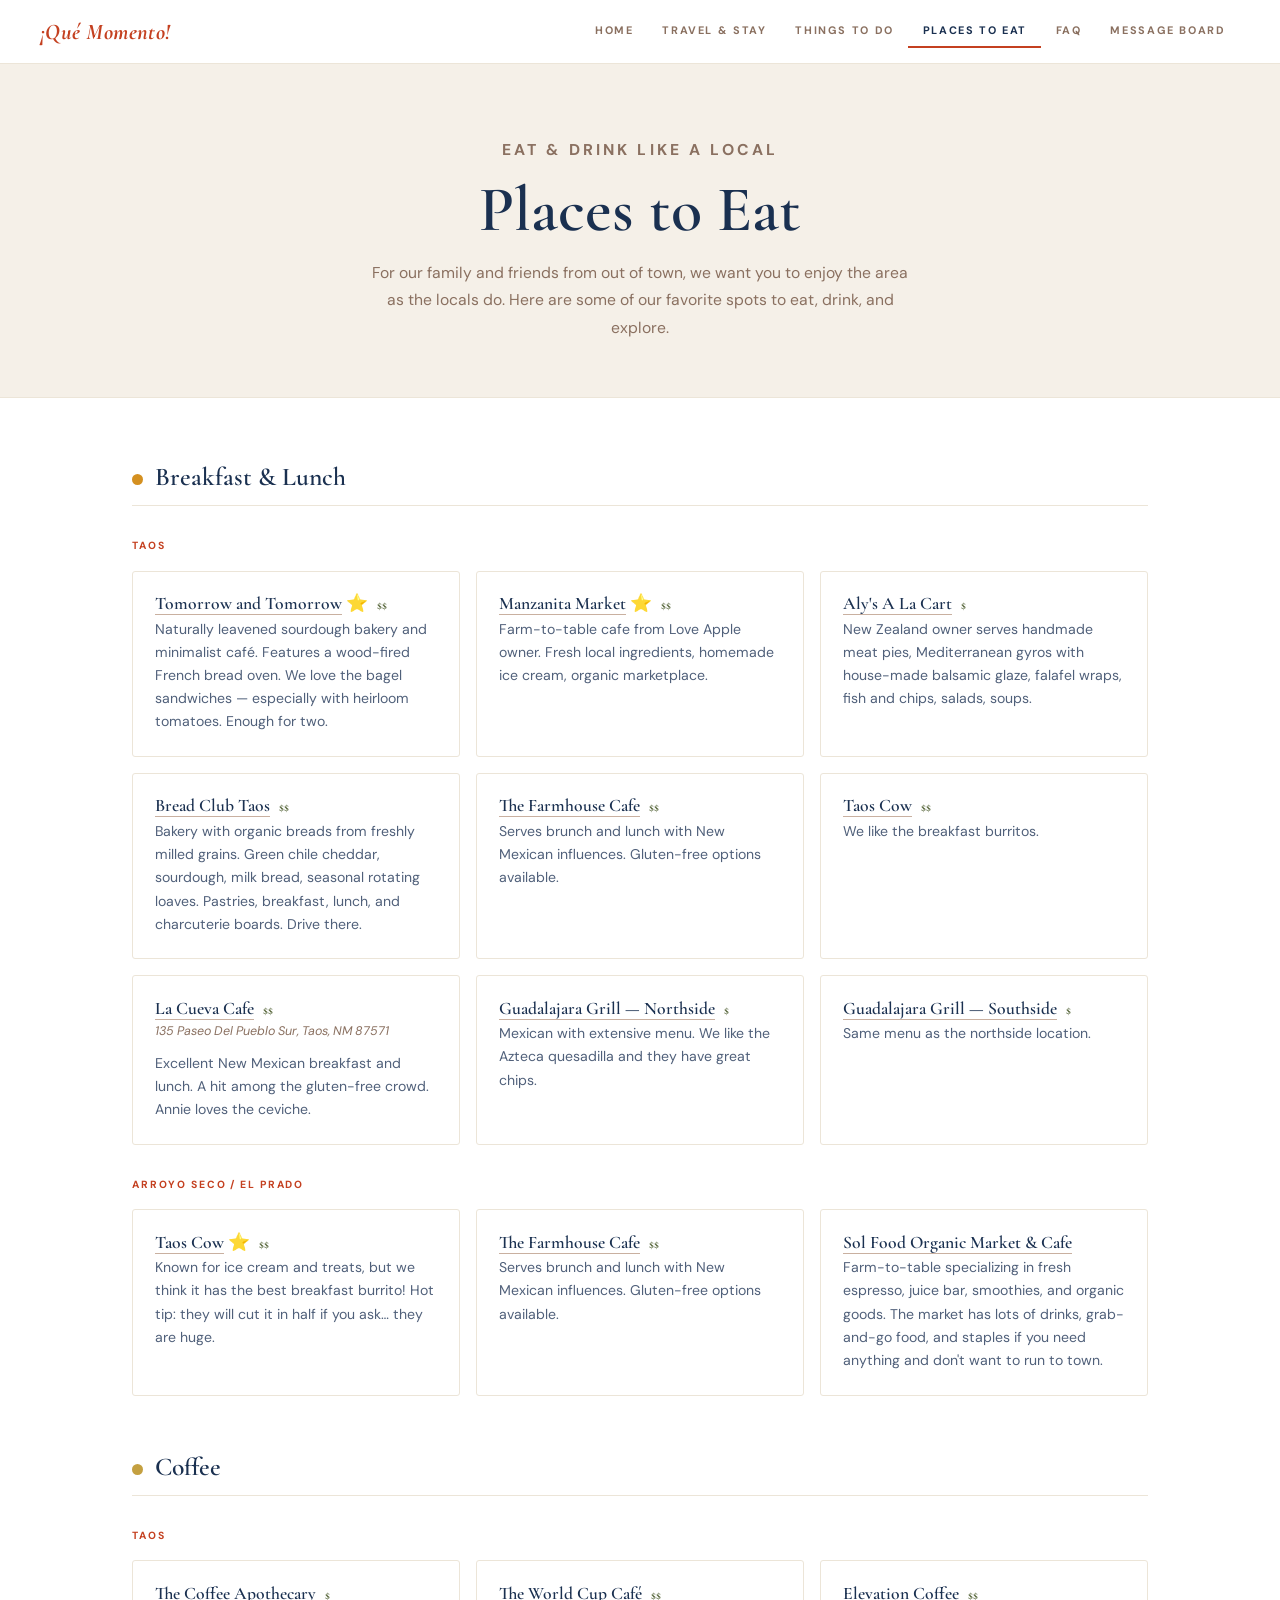
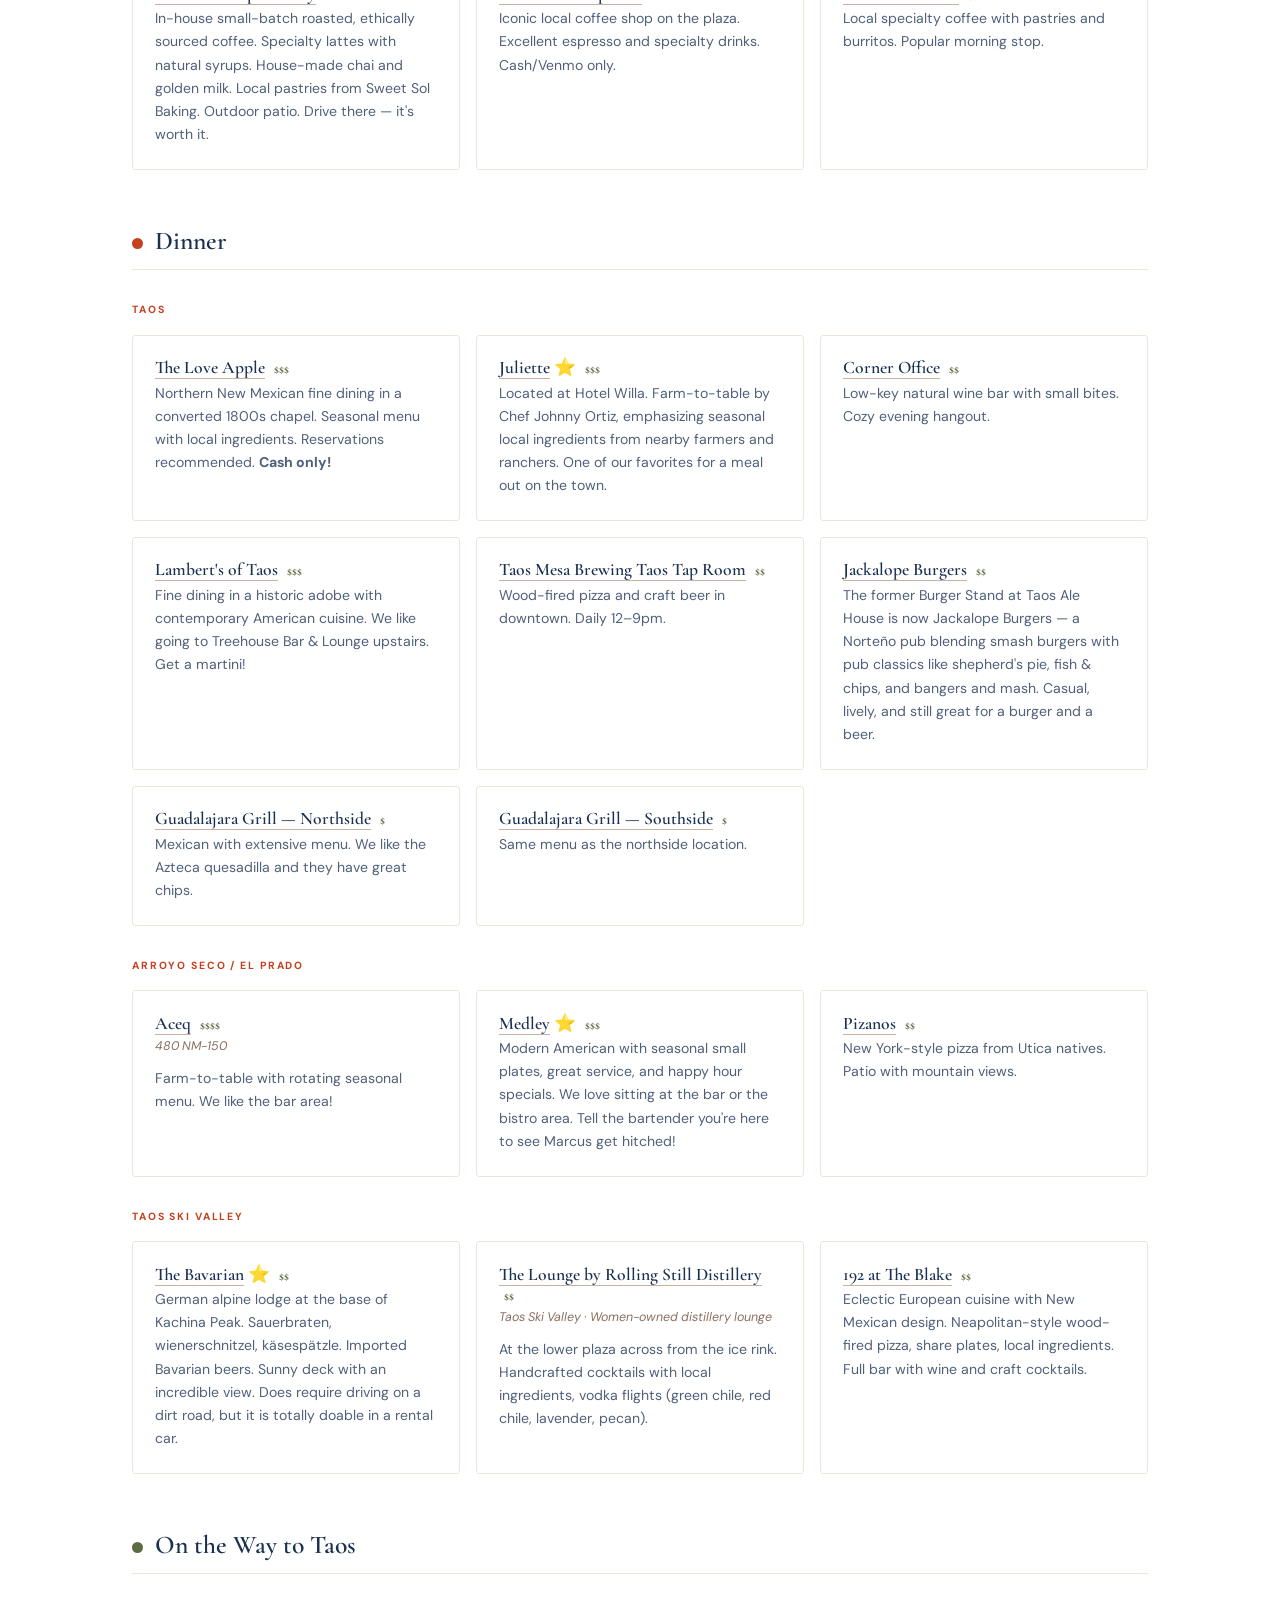
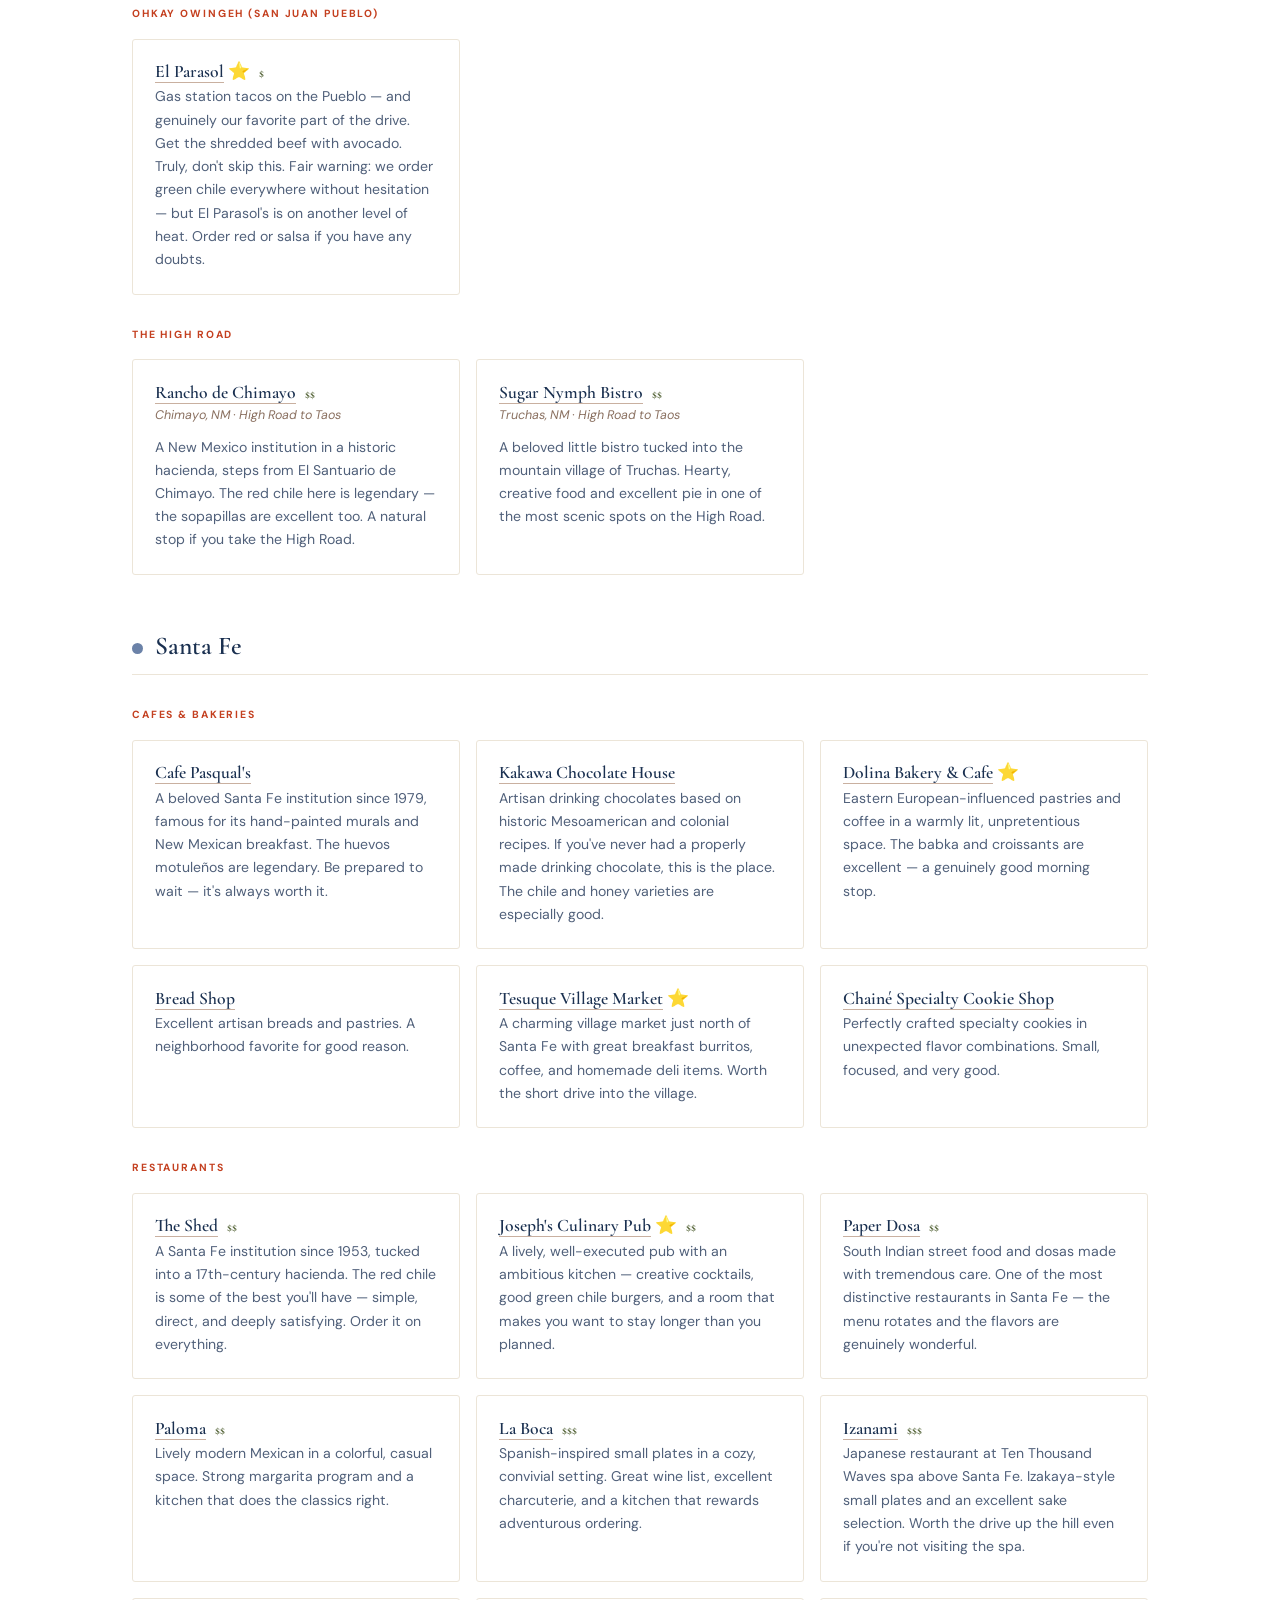
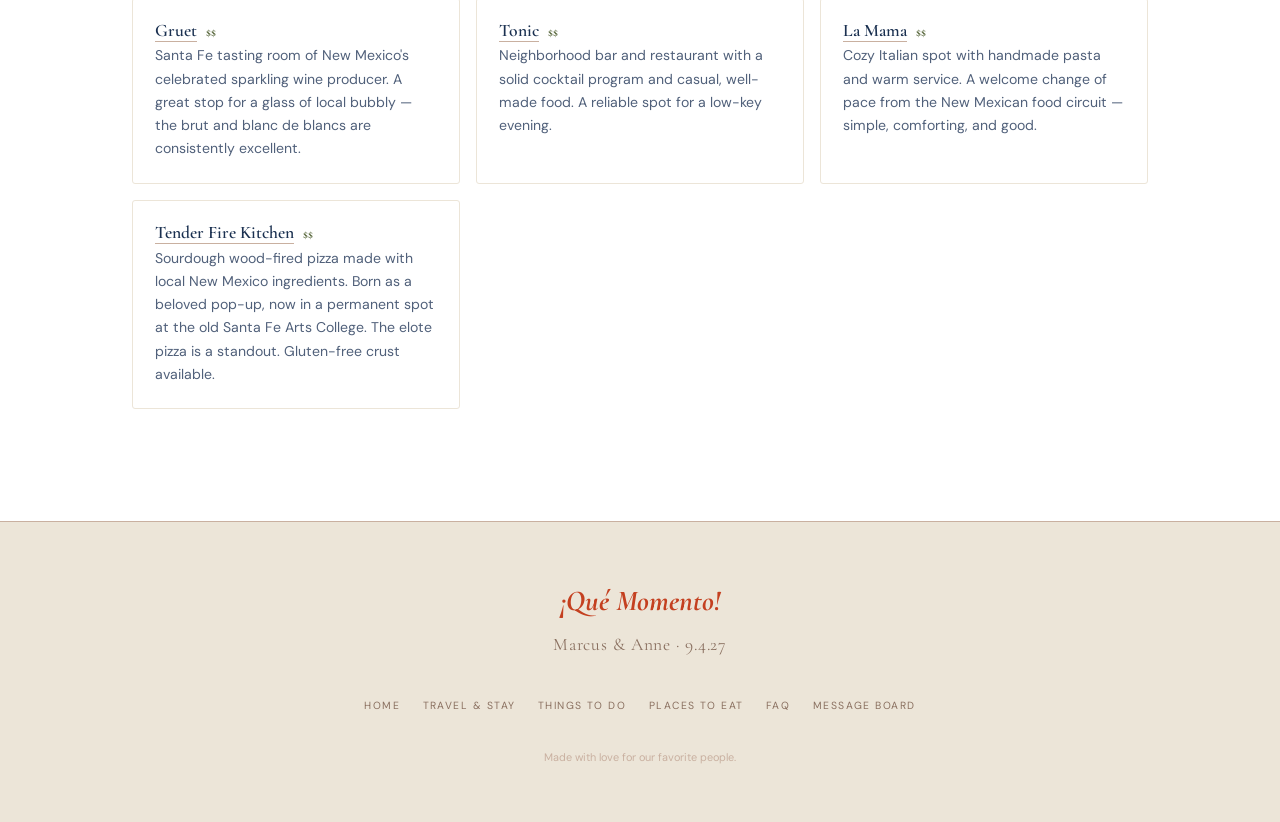
==== commit 5b564b12: "Use Marcus & Anne wherever the names are presented formally The hero, the footers and the link-previ" ====
--- a/eat.html
+++ b/eat.html
@@ -306,7 +306,7 @@
 
   <footer class="site-footer">
     <div class="footer-brand">¡Qué Momento!</div>
-    <div class="footer-names">Marcus &amp; Annie · 9.4.27</div>
+    <div class="footer-names">Marcus &amp; Anne · 9.4.27</div>
     <ul class="footer-links">
       <li><a href="index.html">Home</a></li>
       <li><a href="travel.html">Travel &amp; Stay</a></li>
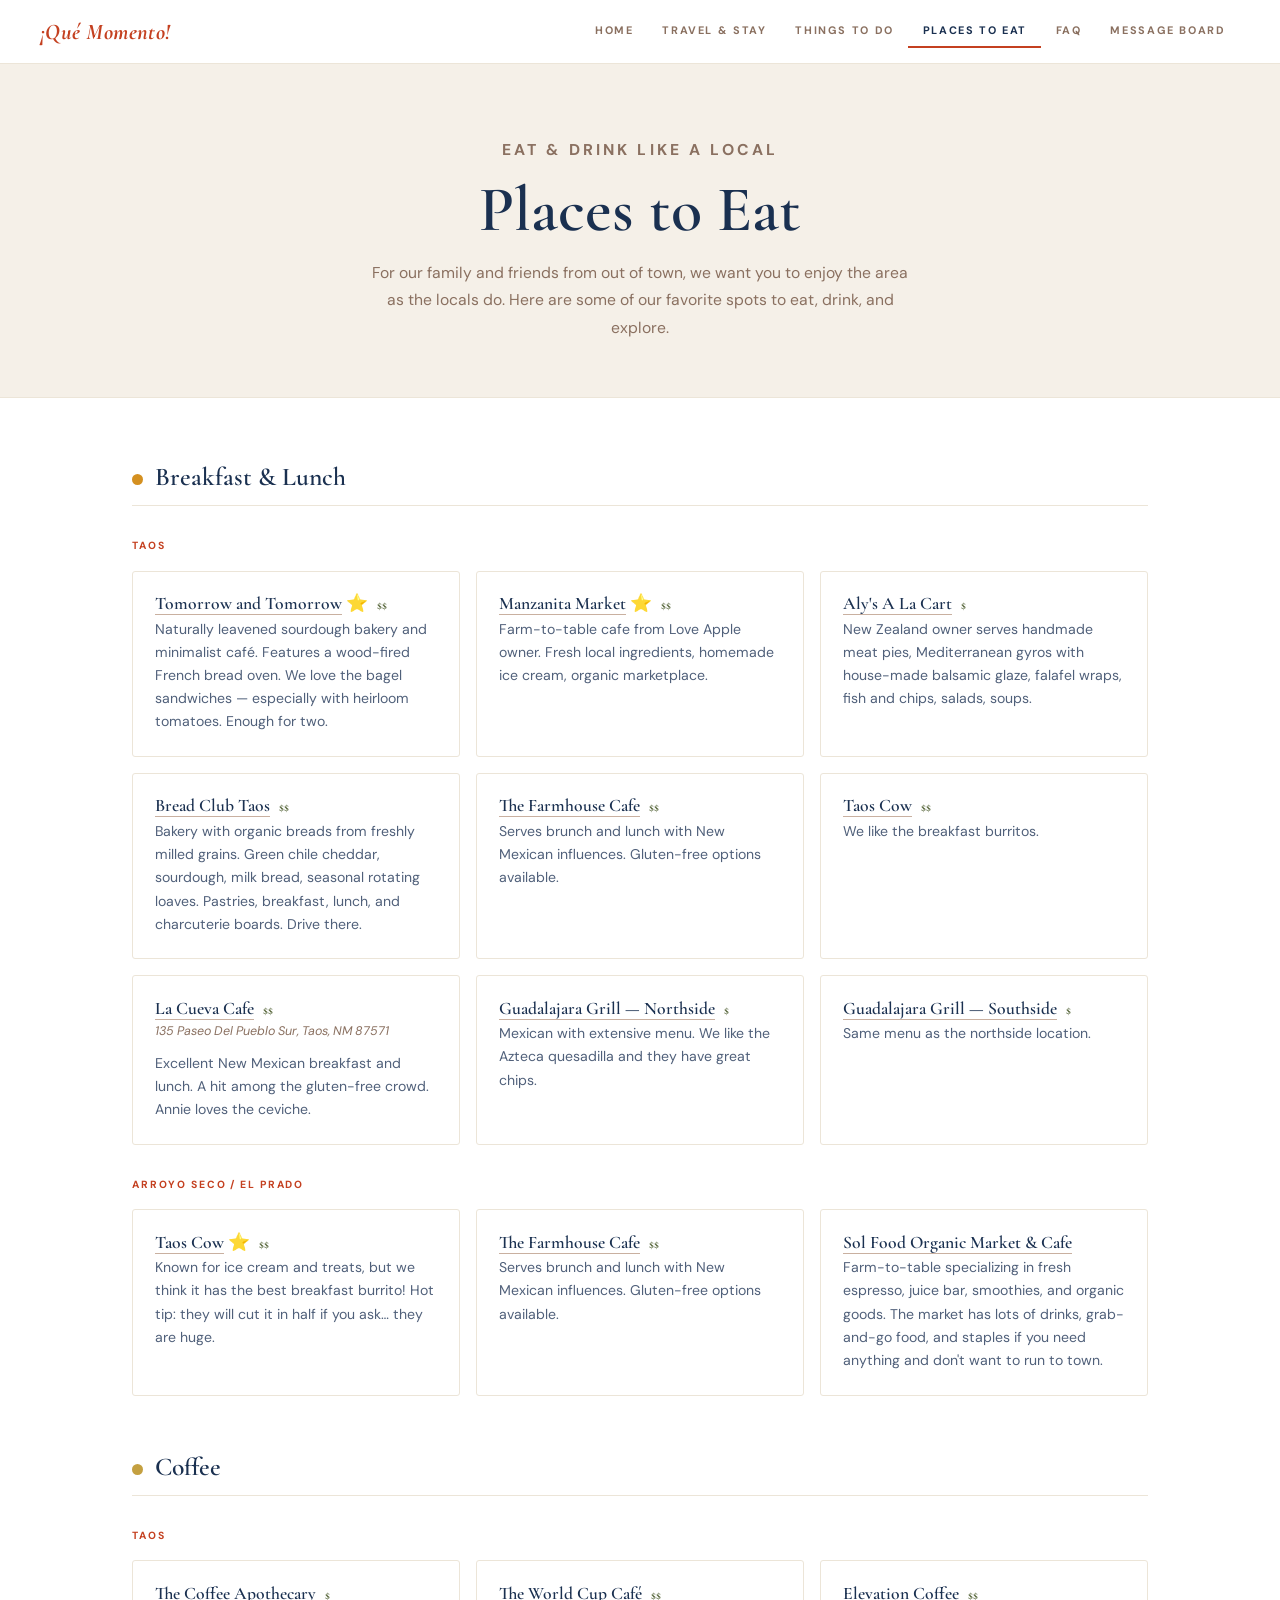
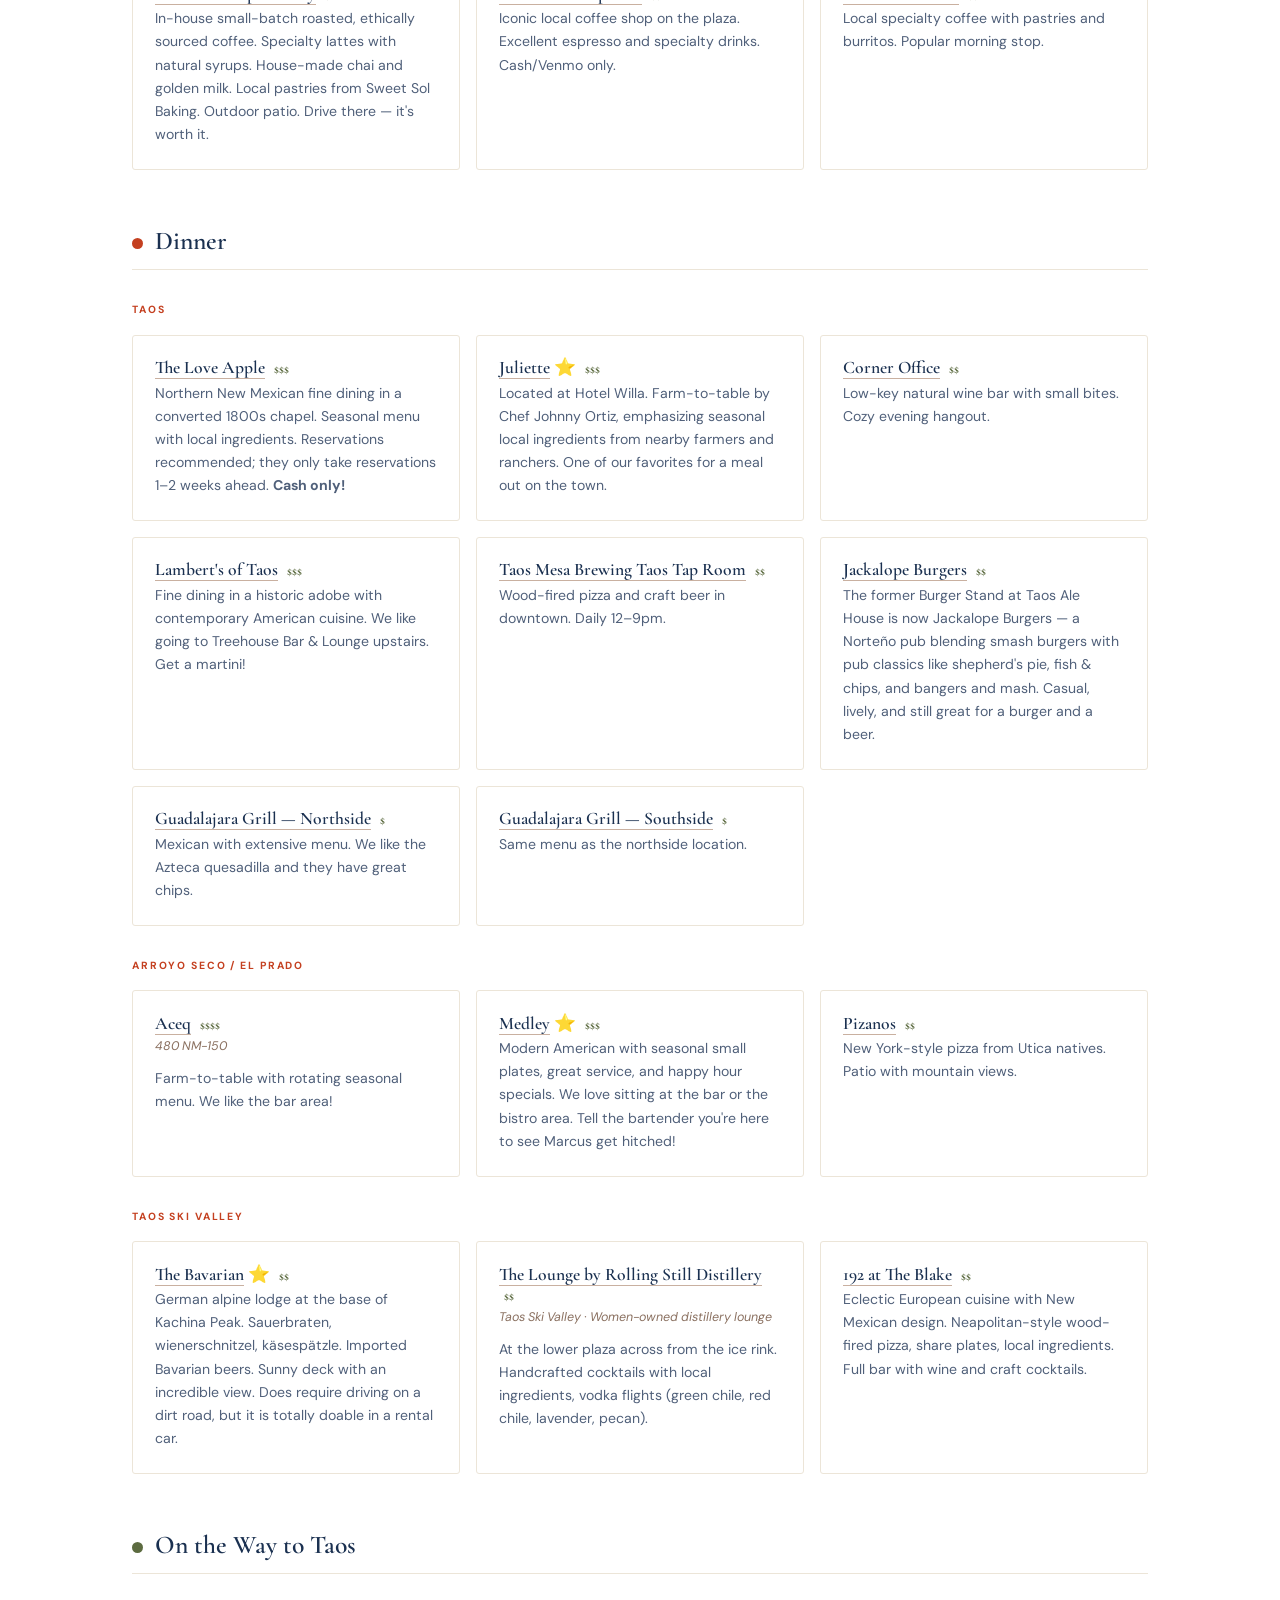
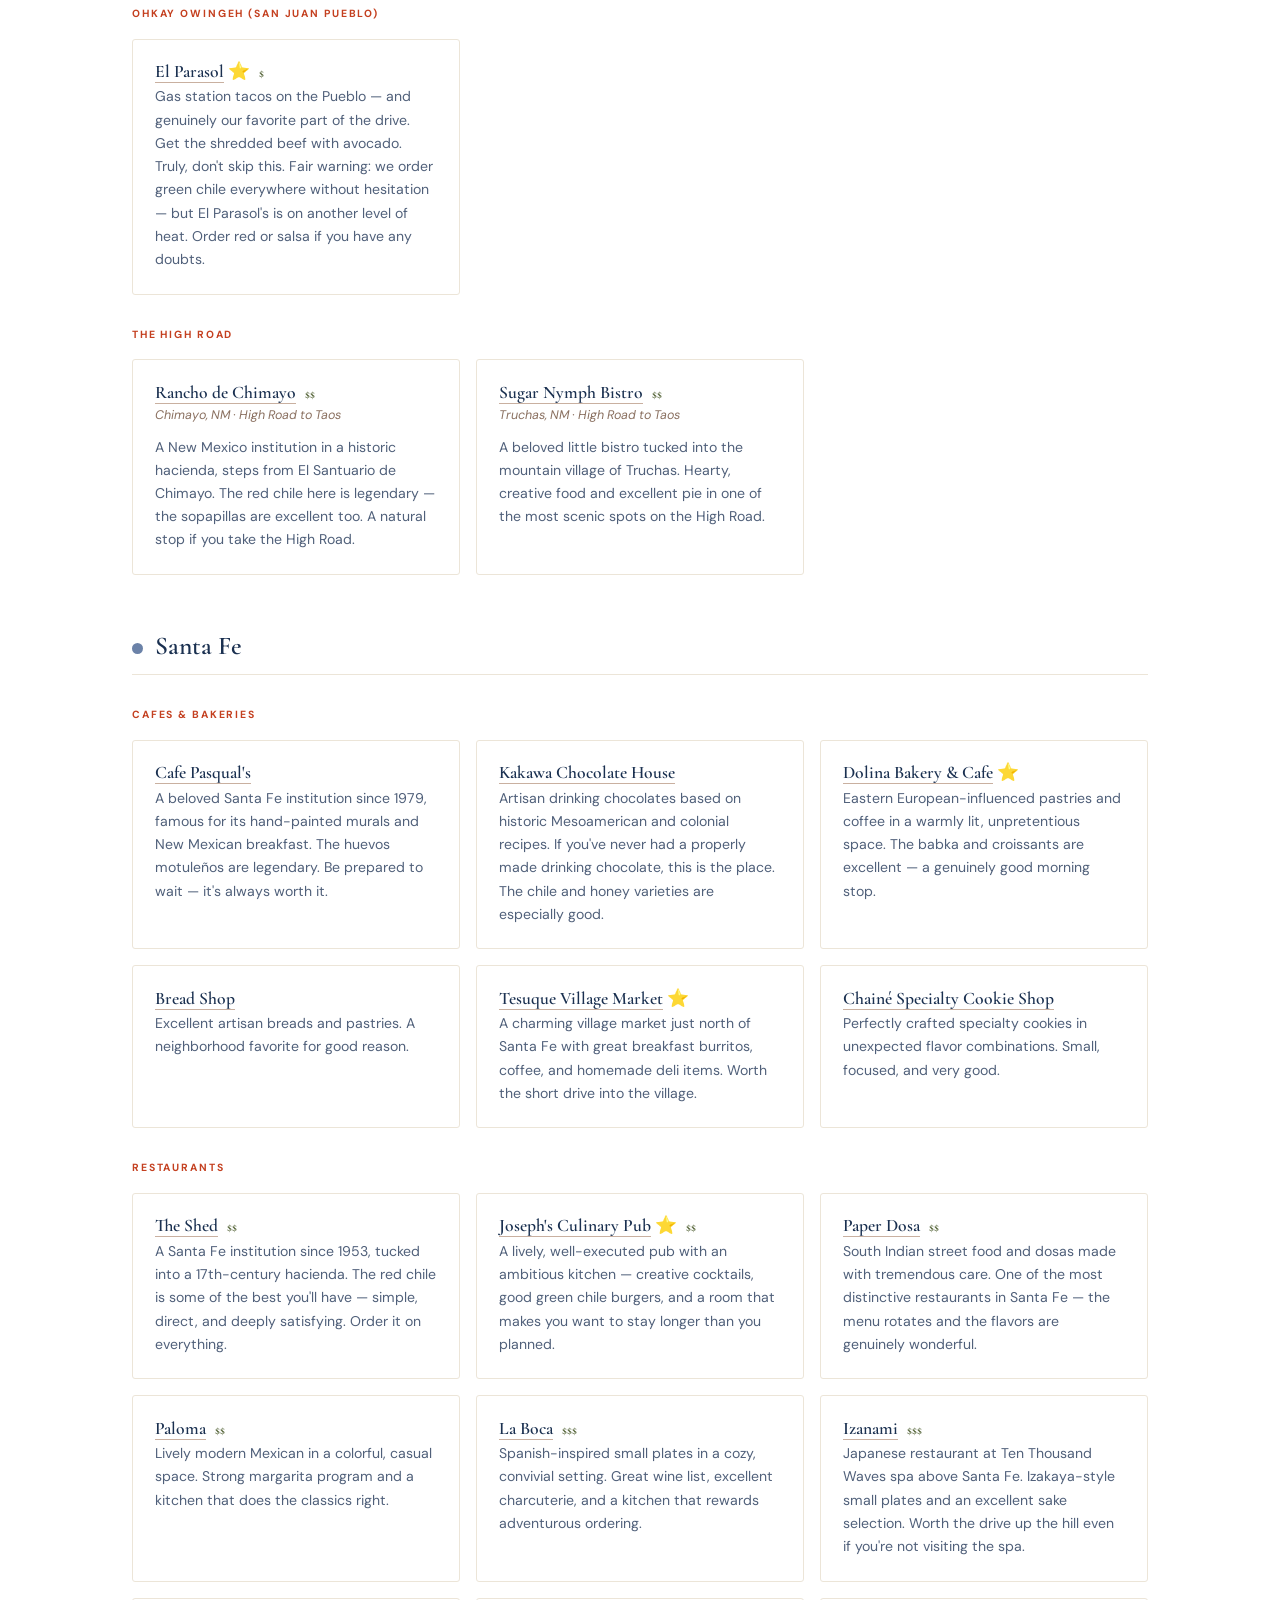
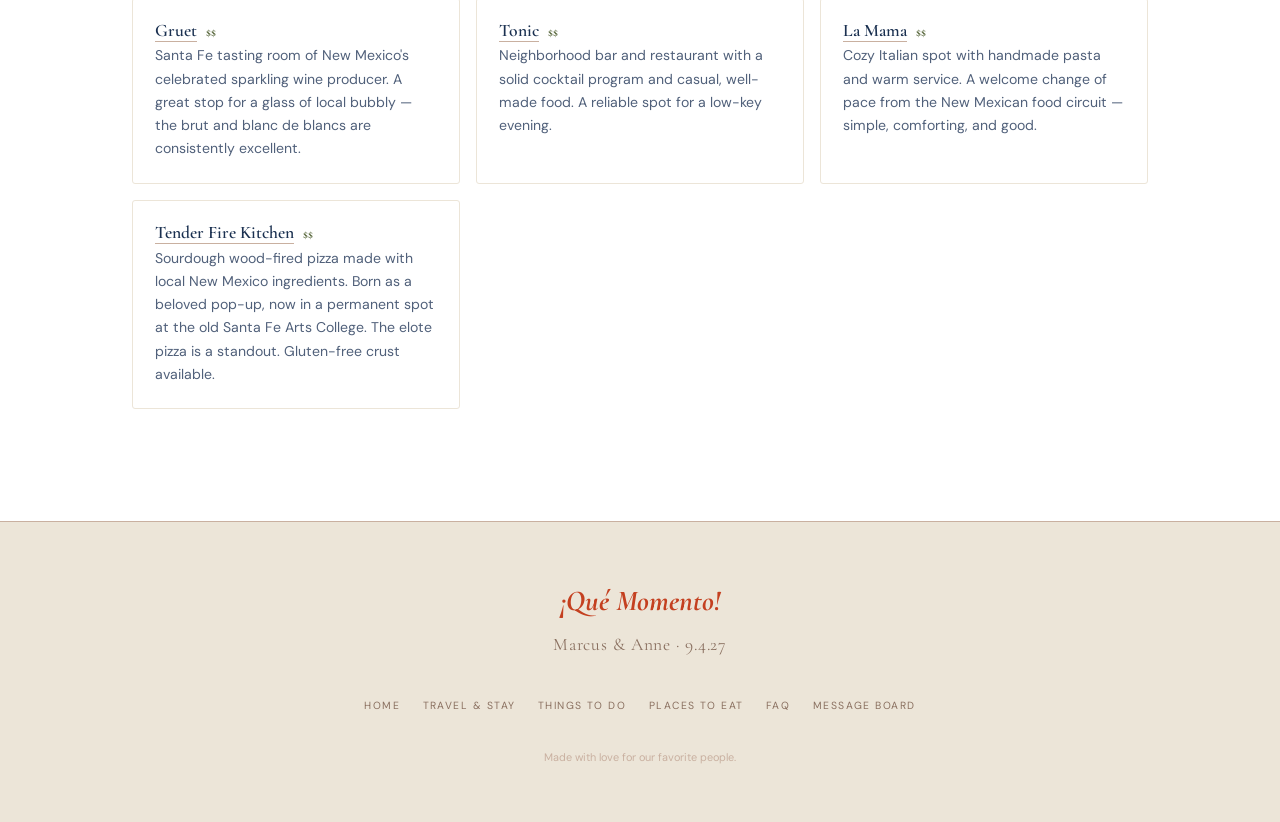
==== commit 3e139233: "Add Thursday dinner on your own with Love Apple reservation note Co-Authored-By: Claude Opus 5.5 <no" ====
--- a/eat.html
+++ b/eat.html
@@ -129,7 +129,7 @@
     <div class="listings-grid">
       <div class="listing-card">
         <h3><a href="https://maps.google.com/?q=The+Love+Apple+Taos+NM" target="_blank" rel="noopener">The Love Apple</a> <span class="price">$$$</span></h3>
-        <p>Northern New Mexican fine dining in a converted 1800s chapel. Seasonal menu with local ingredients. Reservations recommended. <strong>Cash only!</strong></p>
+        <p>Northern New Mexican fine dining in a converted 1800s chapel. Seasonal menu with local ingredients. Reservations recommended; they only take reservations 1&ndash;2 weeks ahead. <strong>Cash only!</strong></p>
       </div>
       <div class="listing-card">
         <h3><a href="https://maps.google.com/?q=Juliette+Hotel+Willa+Taos+NM" target="_blank" rel="noopener">Juliette</a> ⭐ <span class="price">$$$</span></h3>
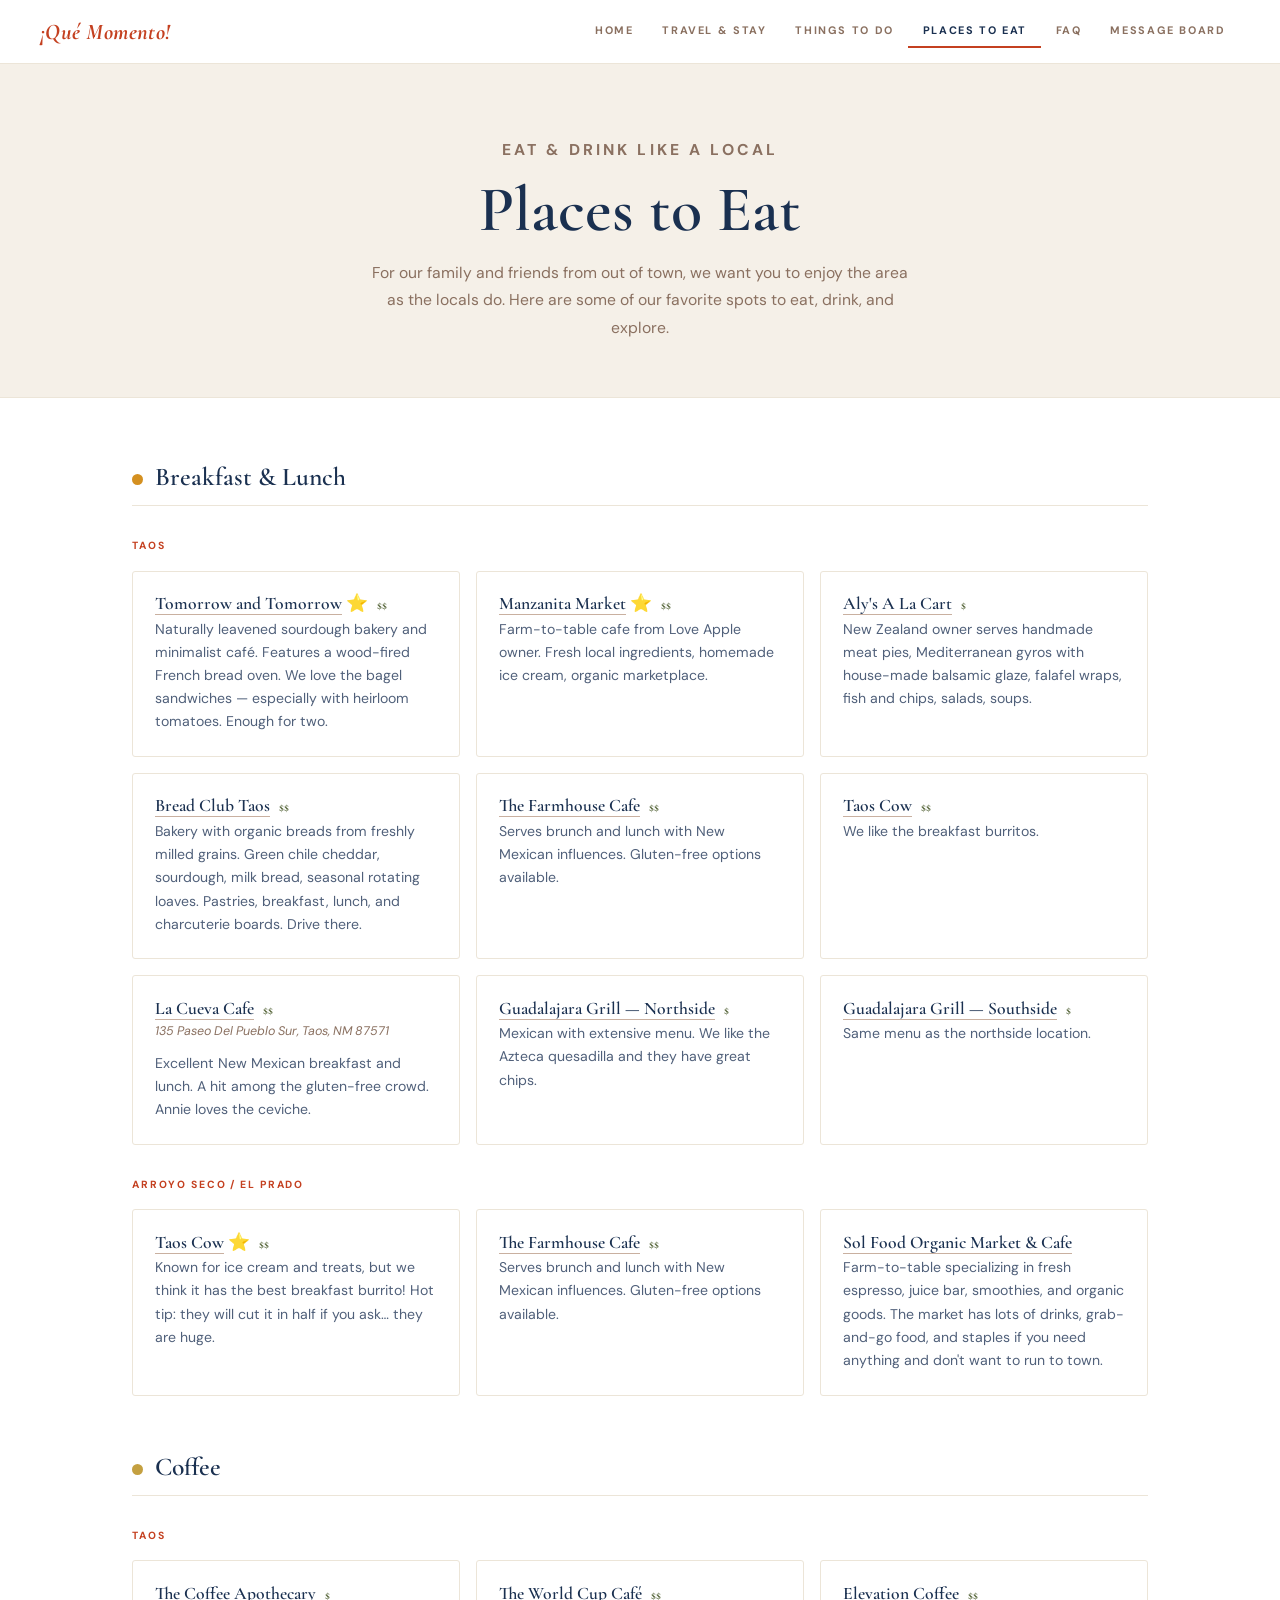
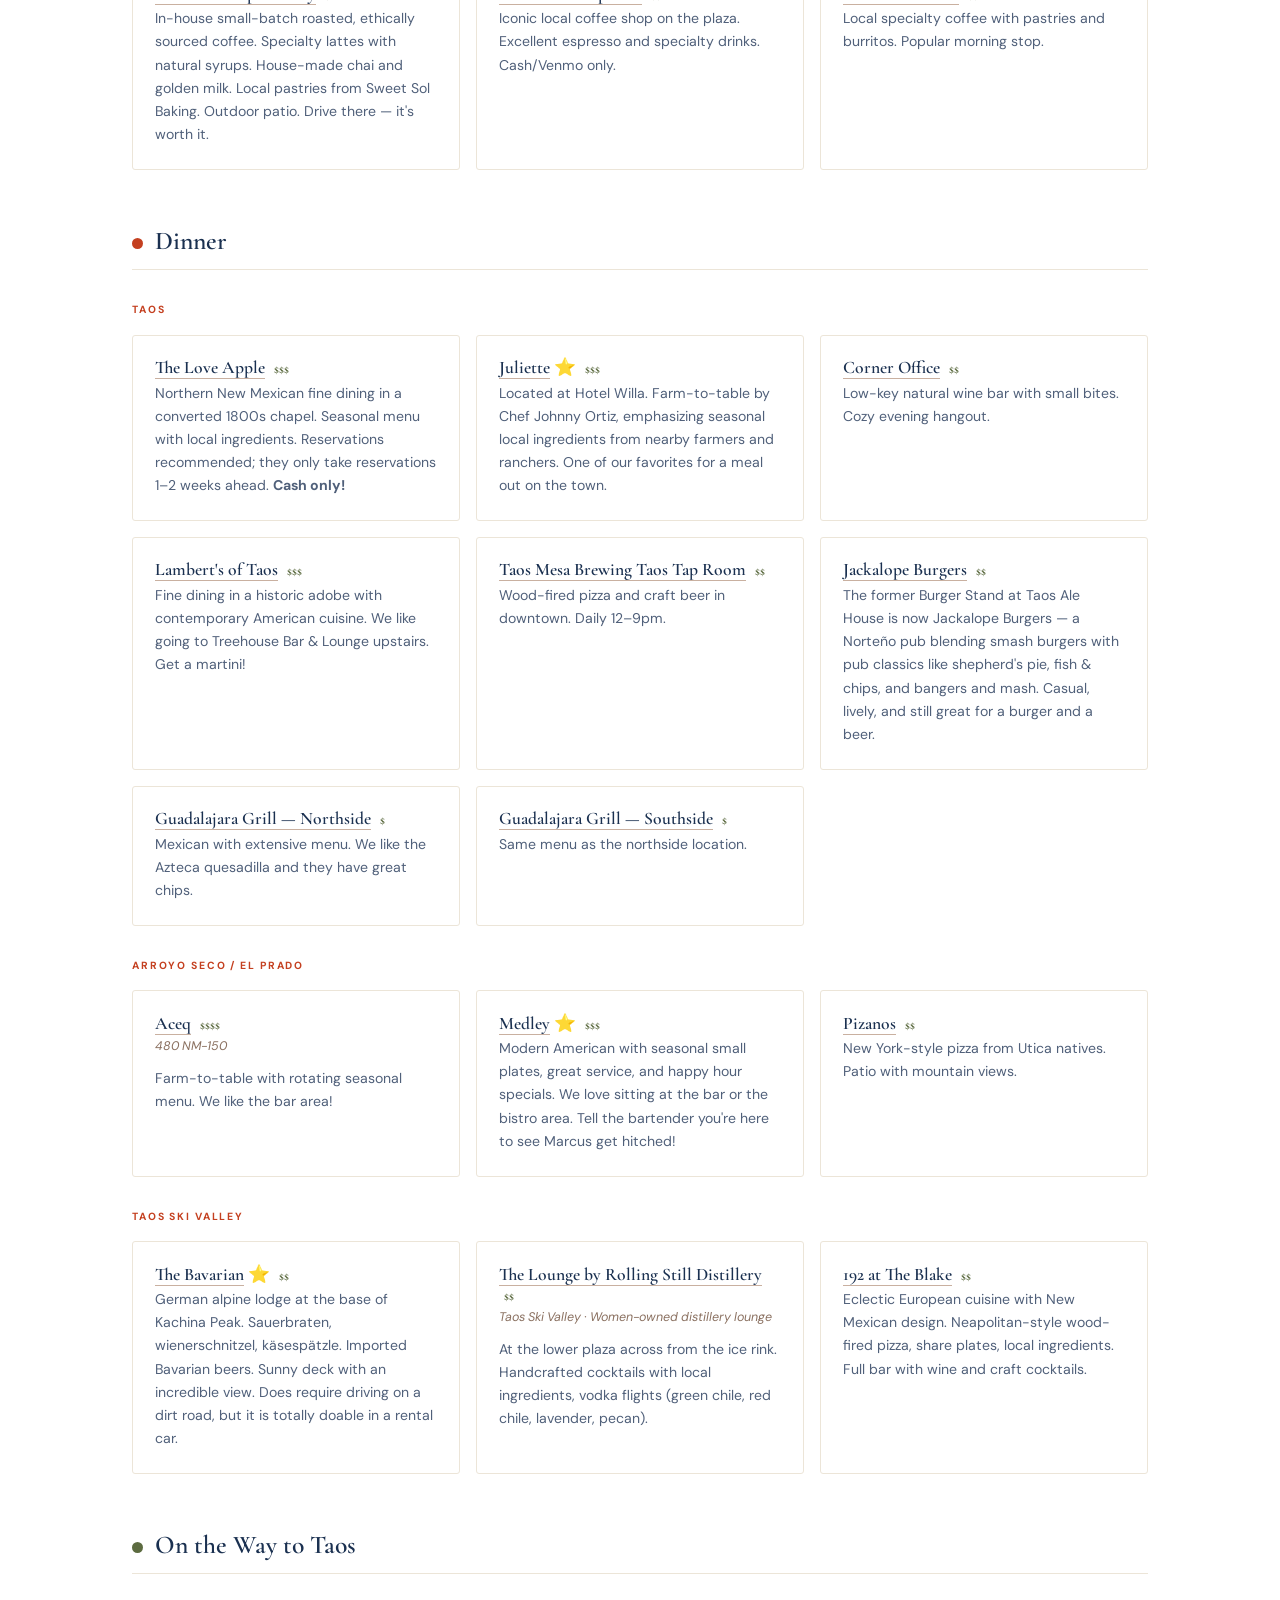
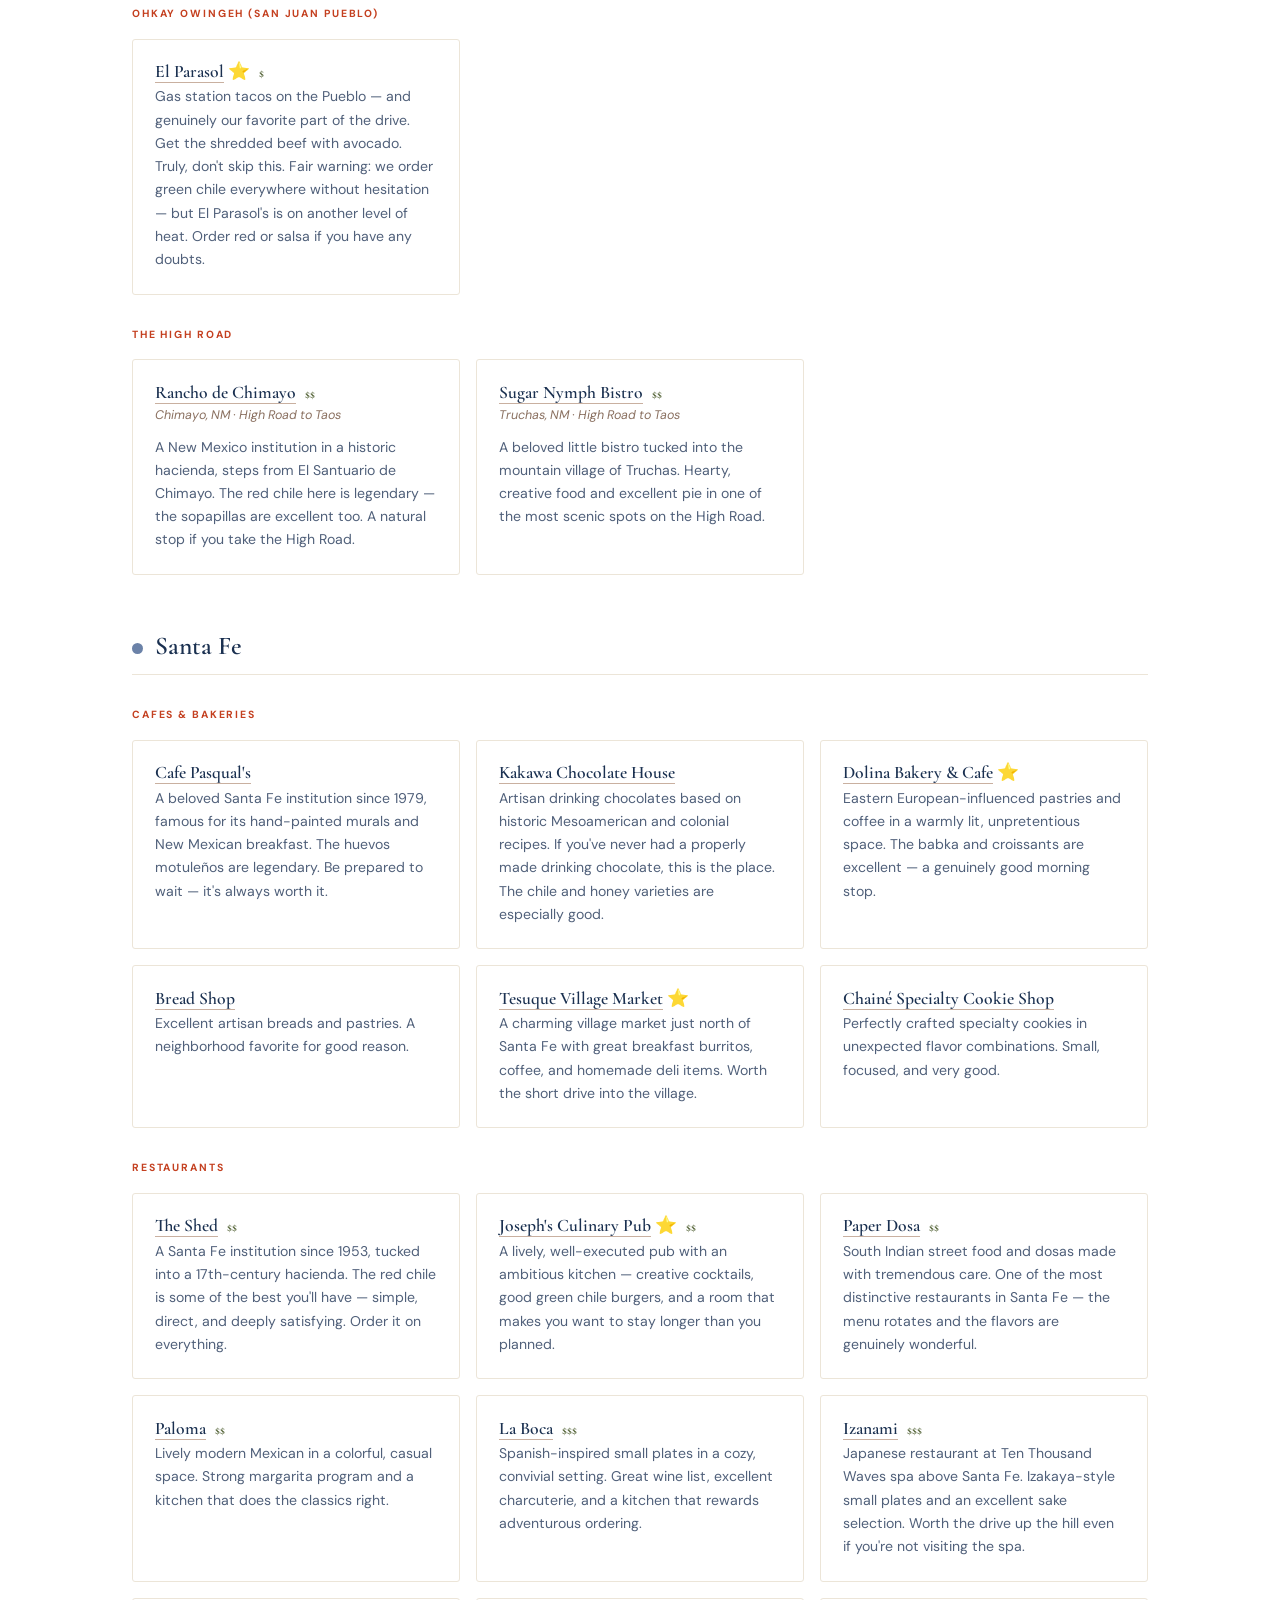
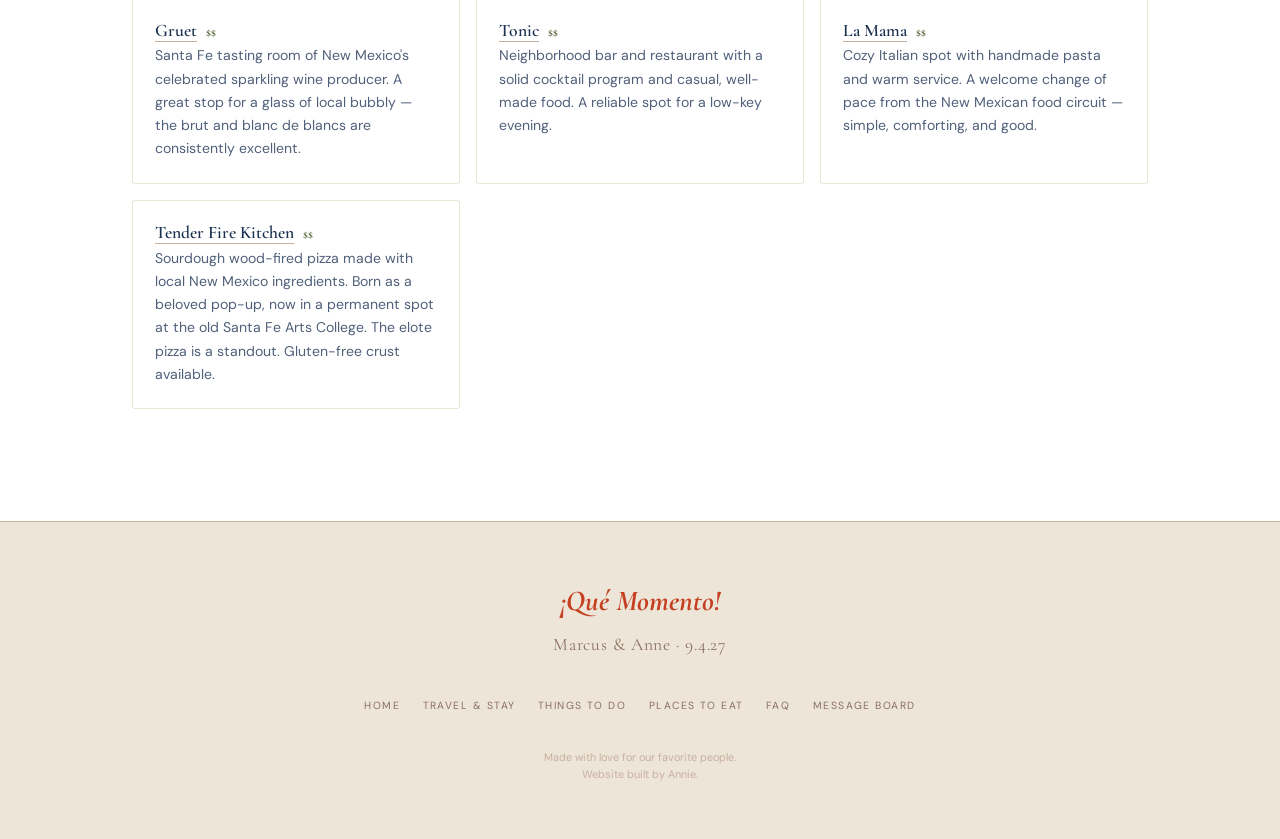
==== commit 386ea7e1: "Add Shannon River photo to the gallery; add website credit to footer Co-Authored-By: Claude Opus 5.5" ====
--- a/eat.html
+++ b/eat.html
@@ -7,6 +7,16 @@
   <link rel="preconnect" href="https://fonts.googleapis.com" />
   <link rel="preconnect" href="https://fonts.gstatic.com" crossorigin />
   <link href="https://fonts.googleapis.com/css2?family=Cormorant+Garamond:ital,wght@0,300;0,400;0,600;0,700;1,300;1,400;1,600;1,700&family=DM+Sans:wght@400;600;700&display=swap" rel="stylesheet" />
+  <meta property="og:type" content="website" />
+  <meta property="og:title" content="¡Qué Momento! — Marcus &amp; Anne, 9.4.2027" />
+  <meta property="og:description" content="Marcus &amp; Anne are getting married September 4, 2027 in Arroyo Seco, New Mexico." />
+  <meta property="og:url" content="https://annielmetz-bot.github.io/Wedding-website/eat.html" />
+  <meta property="og:image" content="https://annielmetz-bot.github.io/Wedding-website/images/share.jpg" />
+  <meta property="og:image:width" content="1200" />
+  <meta property="og:image:height" content="630" />
+  <meta name="twitter:card" content="summary_large_image" />
+  <link rel="icon" href="favicon.svg" type="image/svg+xml" />
+  <link rel="apple-touch-icon" href="apple-touch-icon.png" />
   <link rel="stylesheet" href="styles.css" />
 </head>
 <body>
@@ -316,6 +326,7 @@
       <li><a href="messages.html">Message Board</a></li>
     </ul>
     <p class="footer-copy">Made with love for our favorite people.</p>
+    <p class="footer-copy">Website built by Annie.</p>
   </footer>
 
   <script src="script.js"></script>
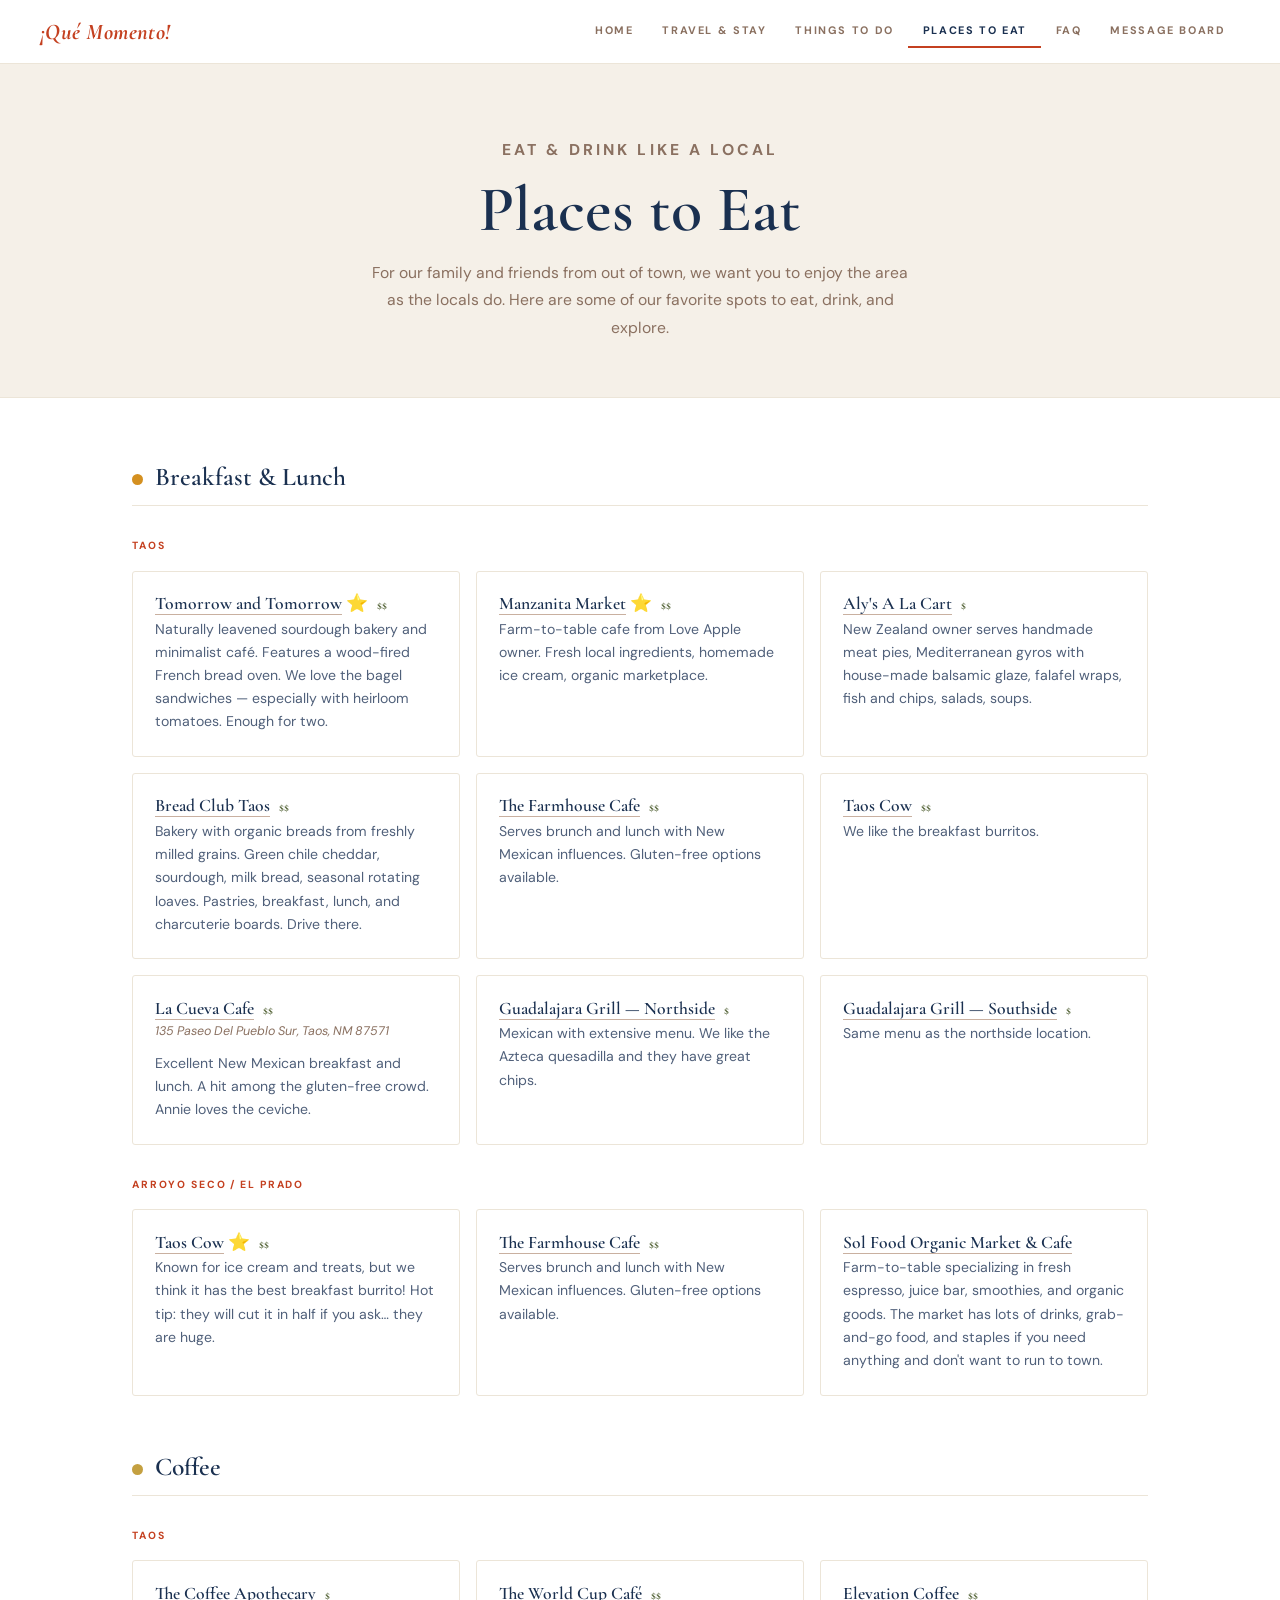
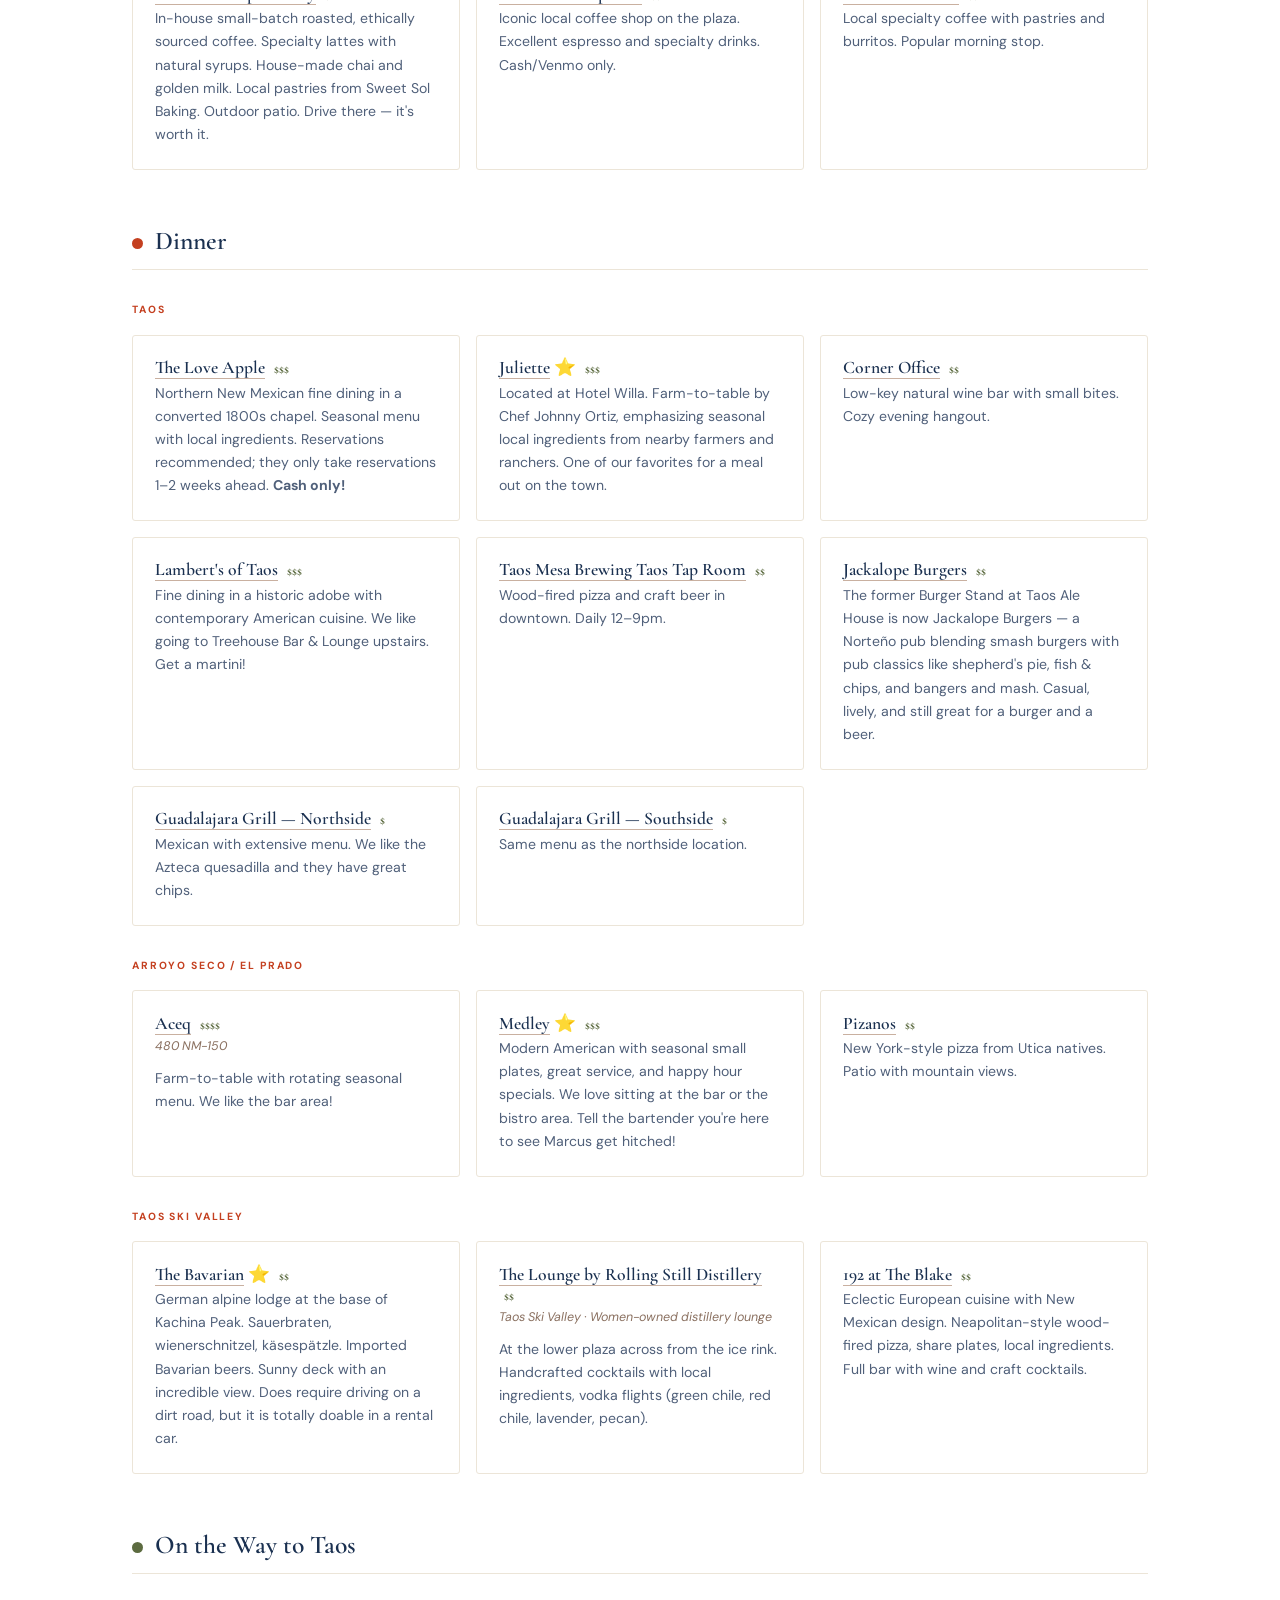
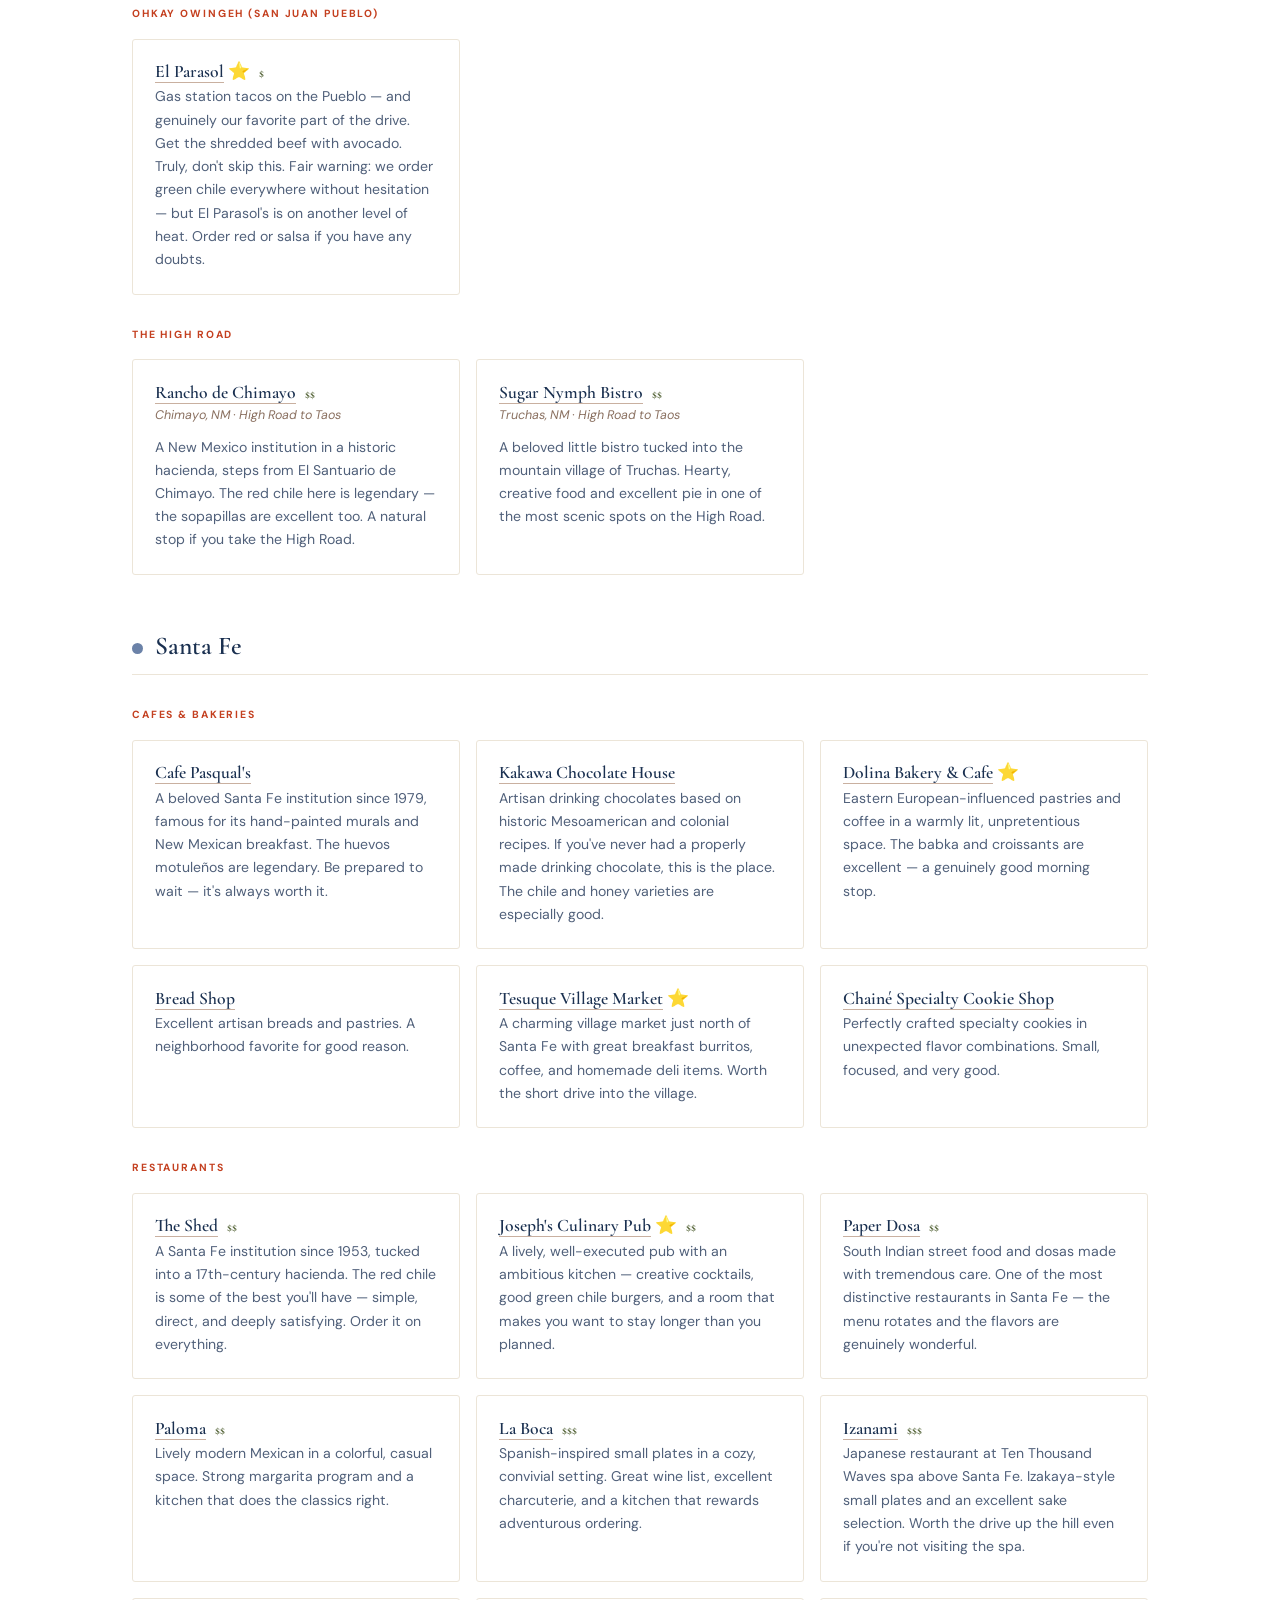
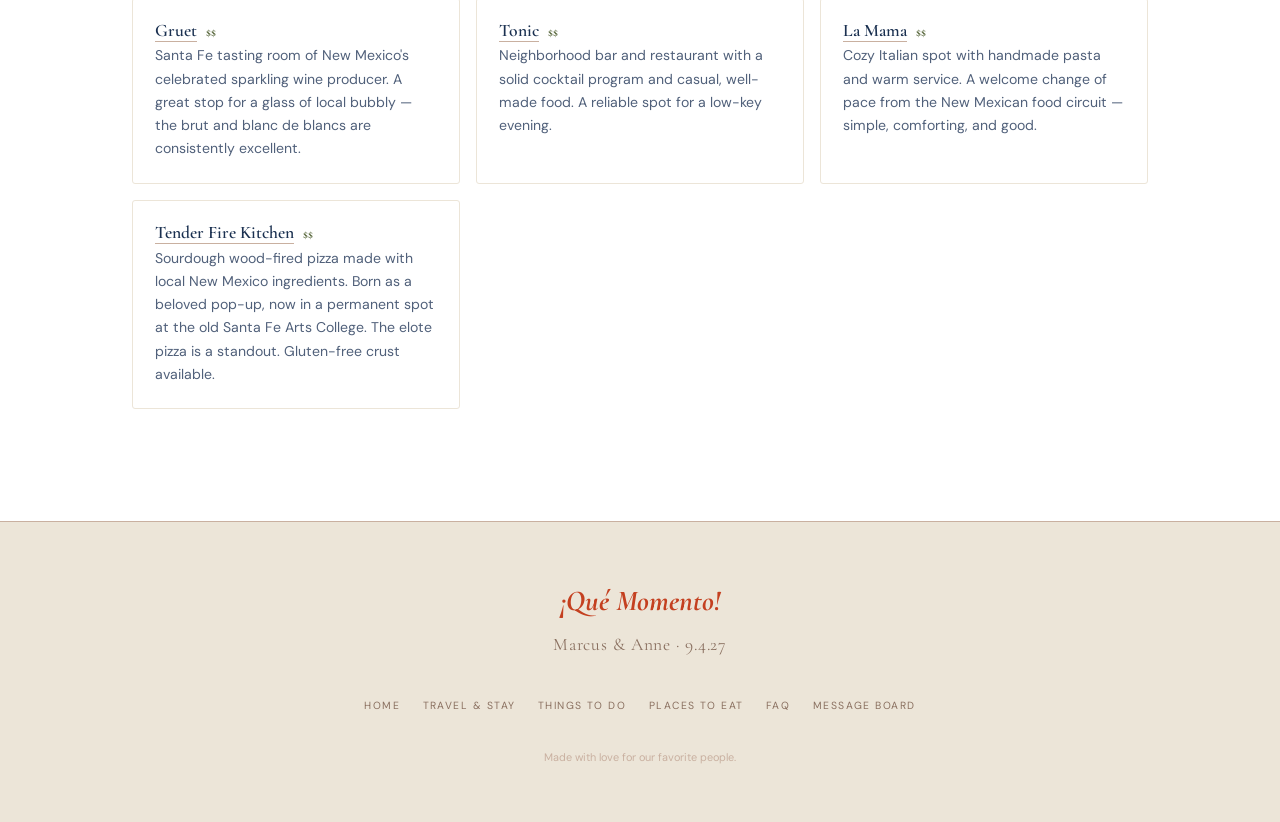
==== commit db3b9c76: "Add heart favicon to all pages Co-Authored-By: Claude Opus 5.5 <noreply@anthropic.com> Claude-Sessio" ====
--- a/eat.html
+++ b/eat.html
@@ -7,14 +7,6 @@
   <link rel="preconnect" href="https://fonts.googleapis.com" />
   <link rel="preconnect" href="https://fonts.gstatic.com" crossorigin />
   <link href="https://fonts.googleapis.com/css2?family=Cormorant+Garamond:ital,wght@0,300;0,400;0,600;0,700;1,300;1,400;1,600;1,700&family=DM+Sans:wght@400;600;700&display=swap" rel="stylesheet" />
-  <meta property="og:type" content="website" />
-  <meta property="og:title" content="¡Qué Momento! — Marcus &amp; Anne, 9.4.2027" />
-  <meta property="og:description" content="Marcus &amp; Anne are getting married September 4, 2027 in Arroyo Seco, New Mexico." />
-  <meta property="og:url" content="https://annielmetz-bot.github.io/Wedding-website/eat.html" />
-  <meta property="og:image" content="https://annielmetz-bot.github.io/Wedding-website/images/share.jpg" />
-  <meta property="og:image:width" content="1200" />
-  <meta property="og:image:height" content="630" />
-  <meta name="twitter:card" content="summary_large_image" />
   <link rel="icon" href="favicon.svg" type="image/svg+xml" />
   <link rel="apple-touch-icon" href="apple-touch-icon.png" />
   <link rel="stylesheet" href="styles.css" />
@@ -326,7 +318,6 @@
       <li><a href="messages.html">Message Board</a></li>
     </ul>
     <p class="footer-copy">Made with love for our favorite people.</p>
-    <p class="footer-copy">Website built by Annie.</p>
   </footer>
 
   <script src="script.js"></script>
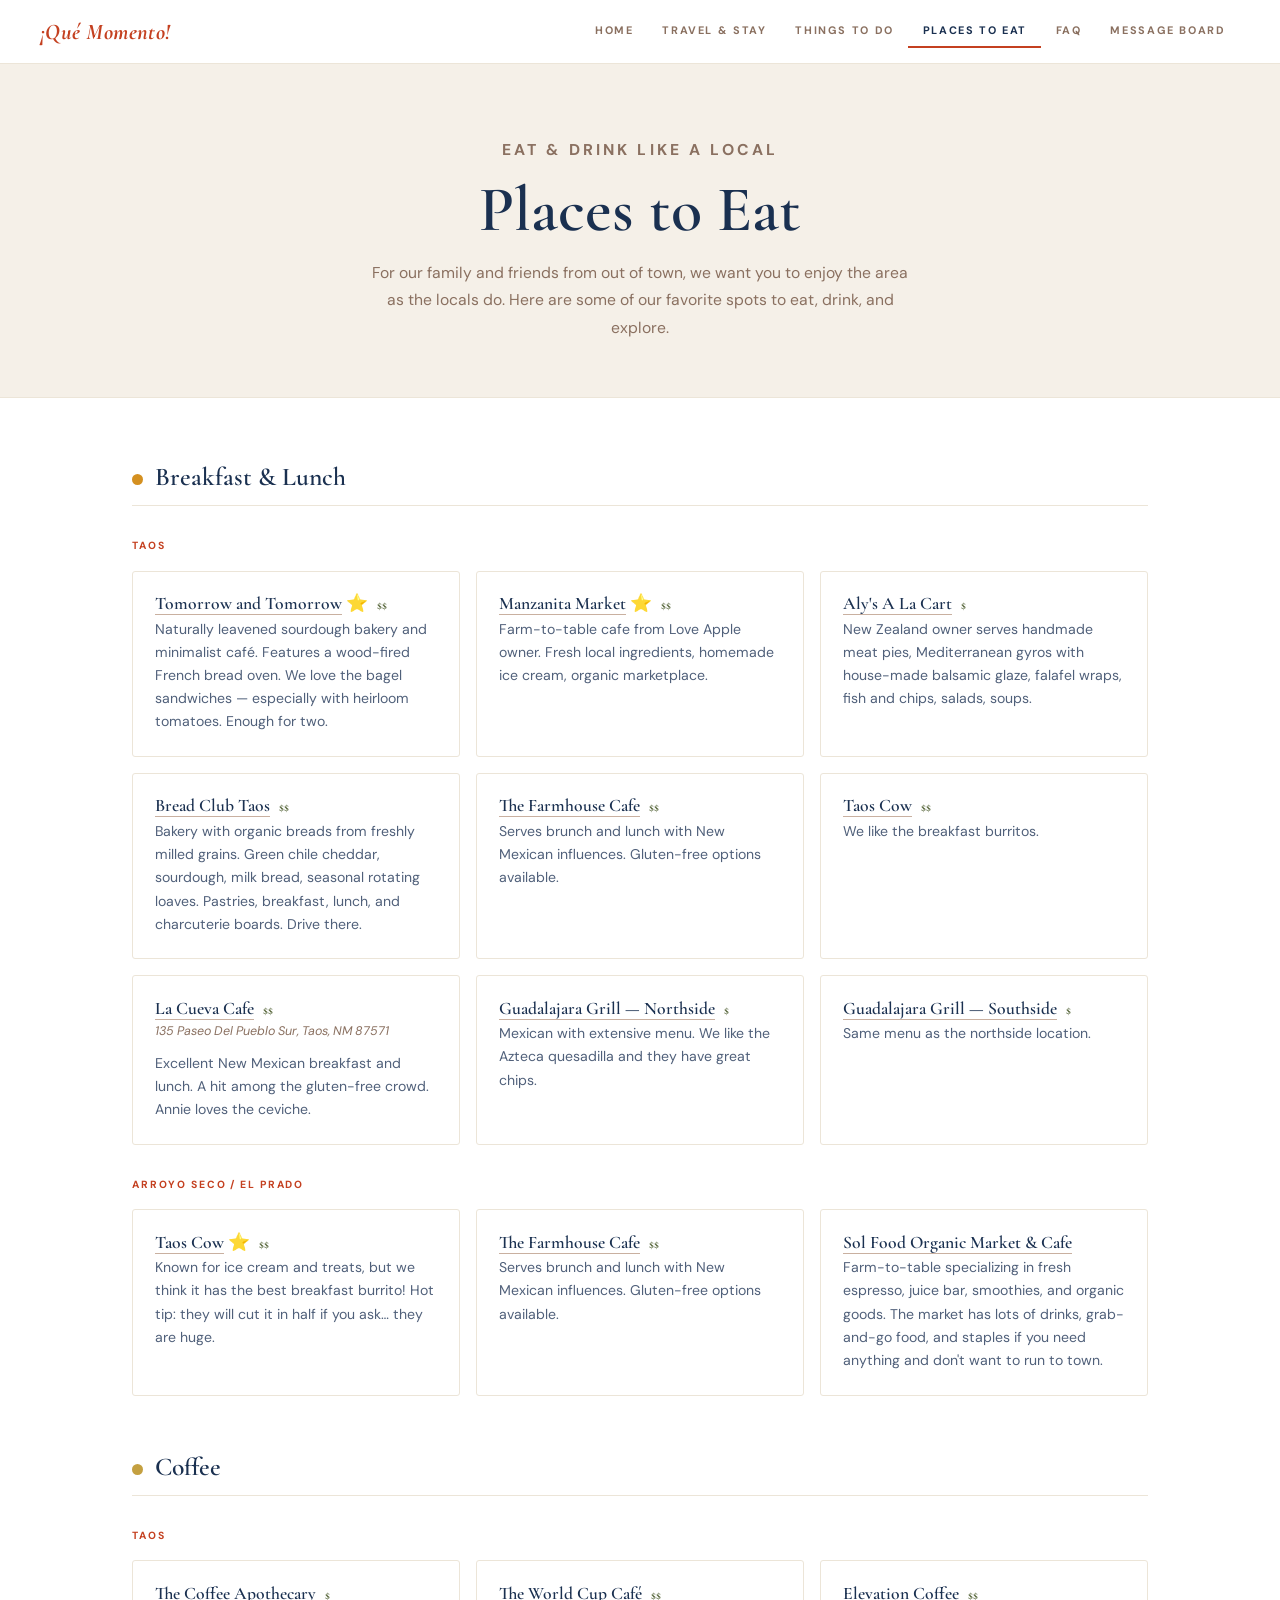
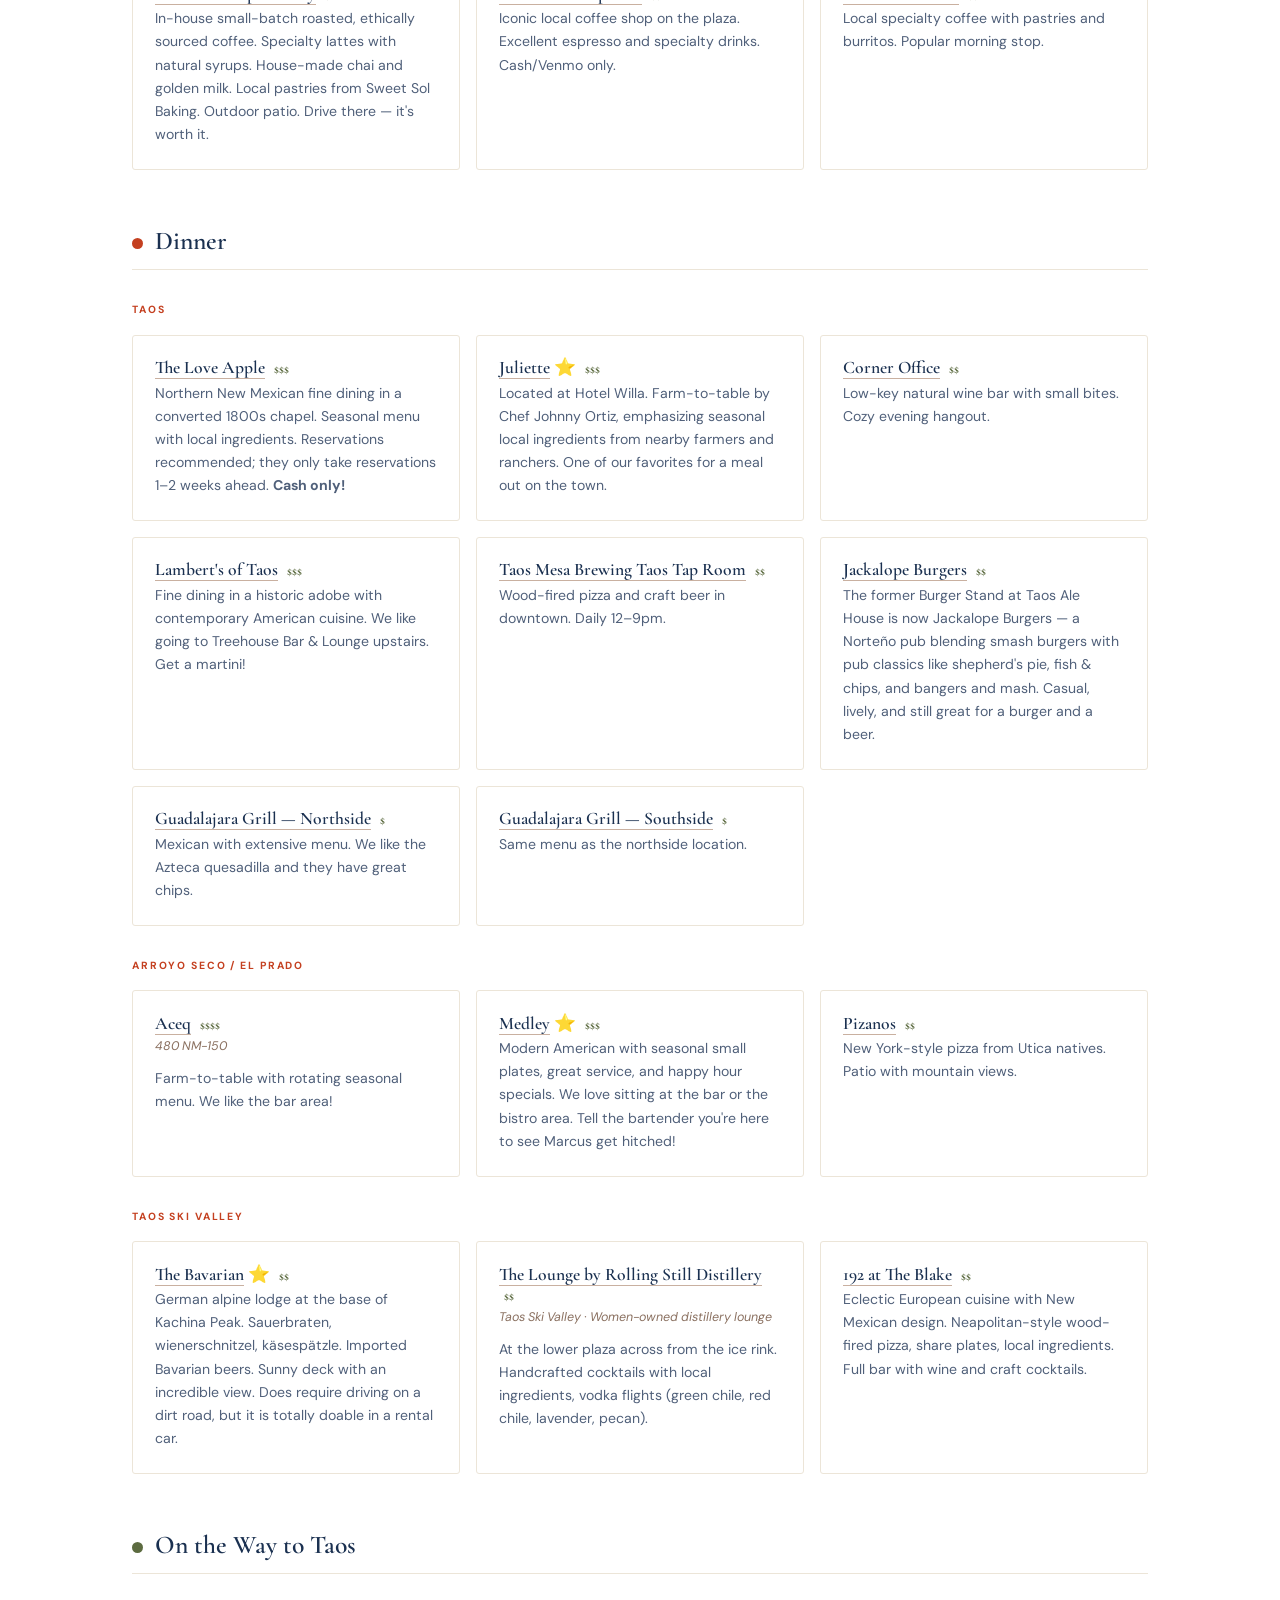
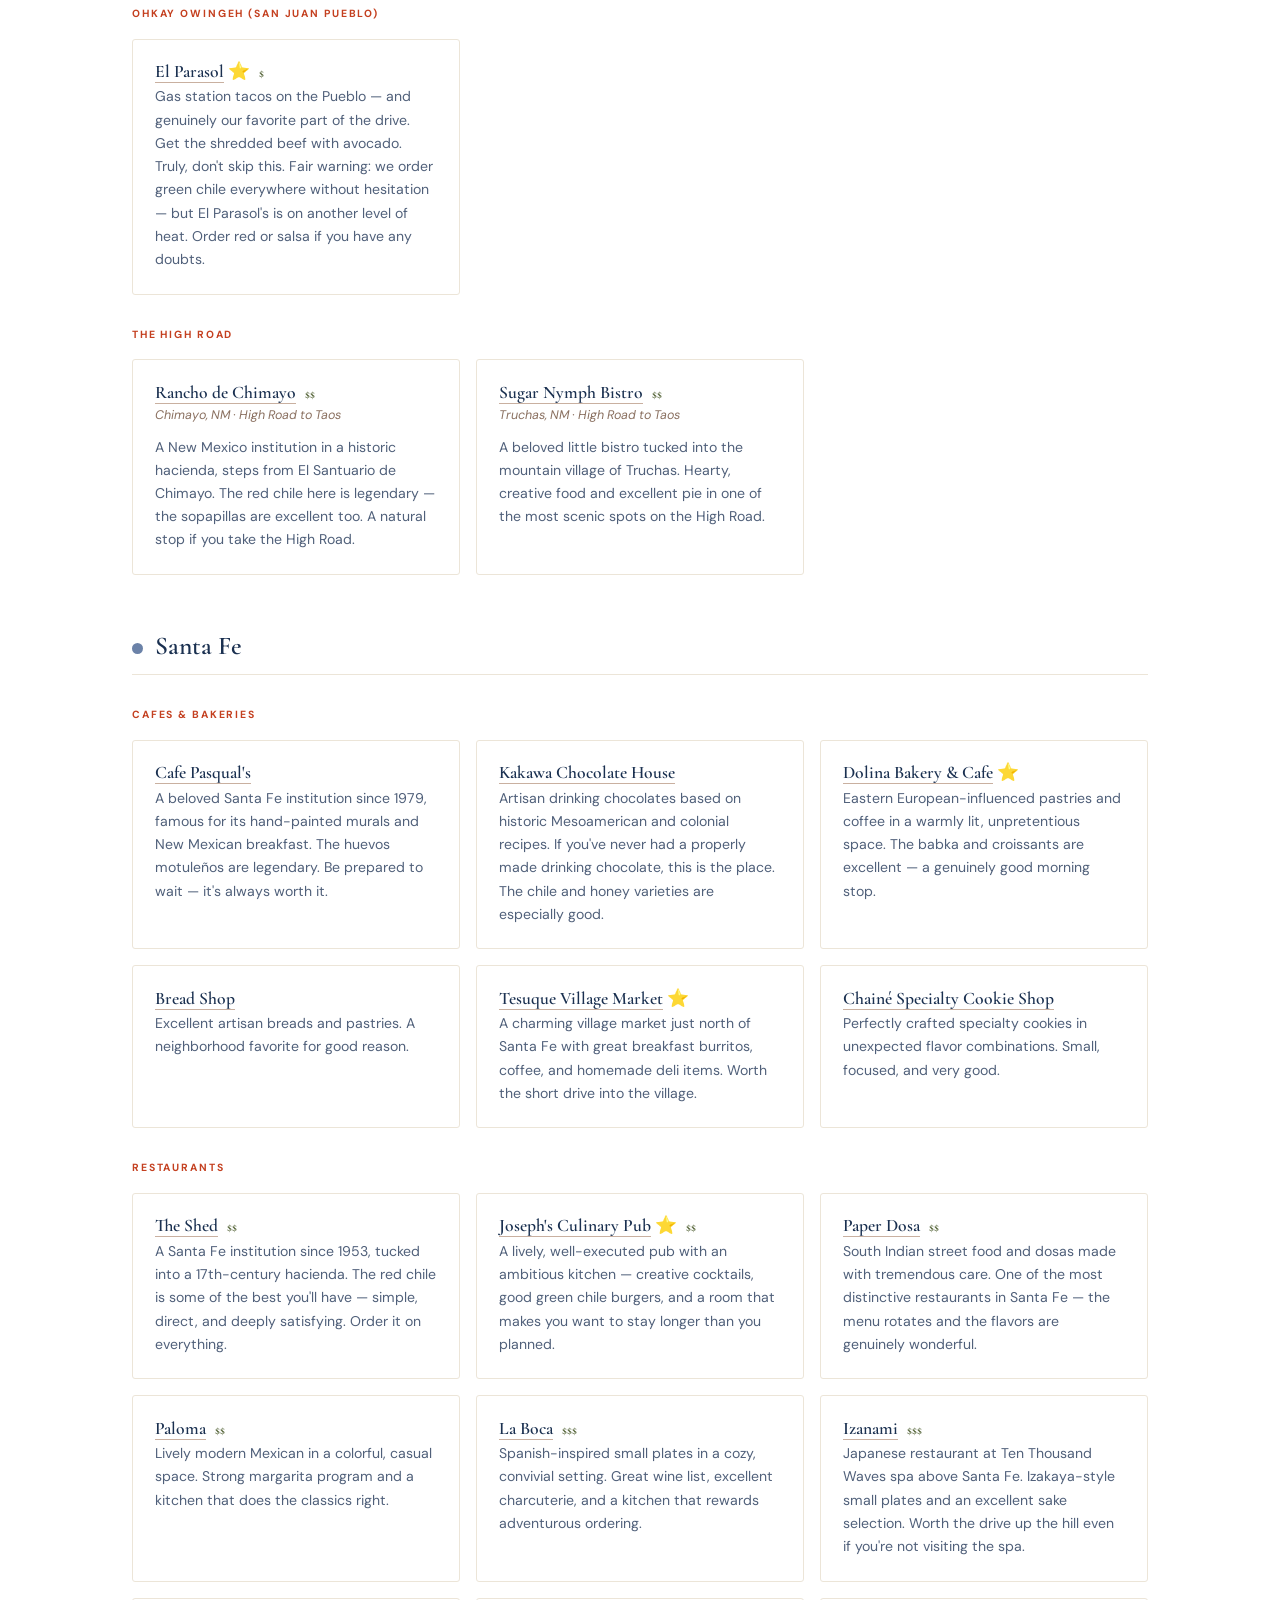
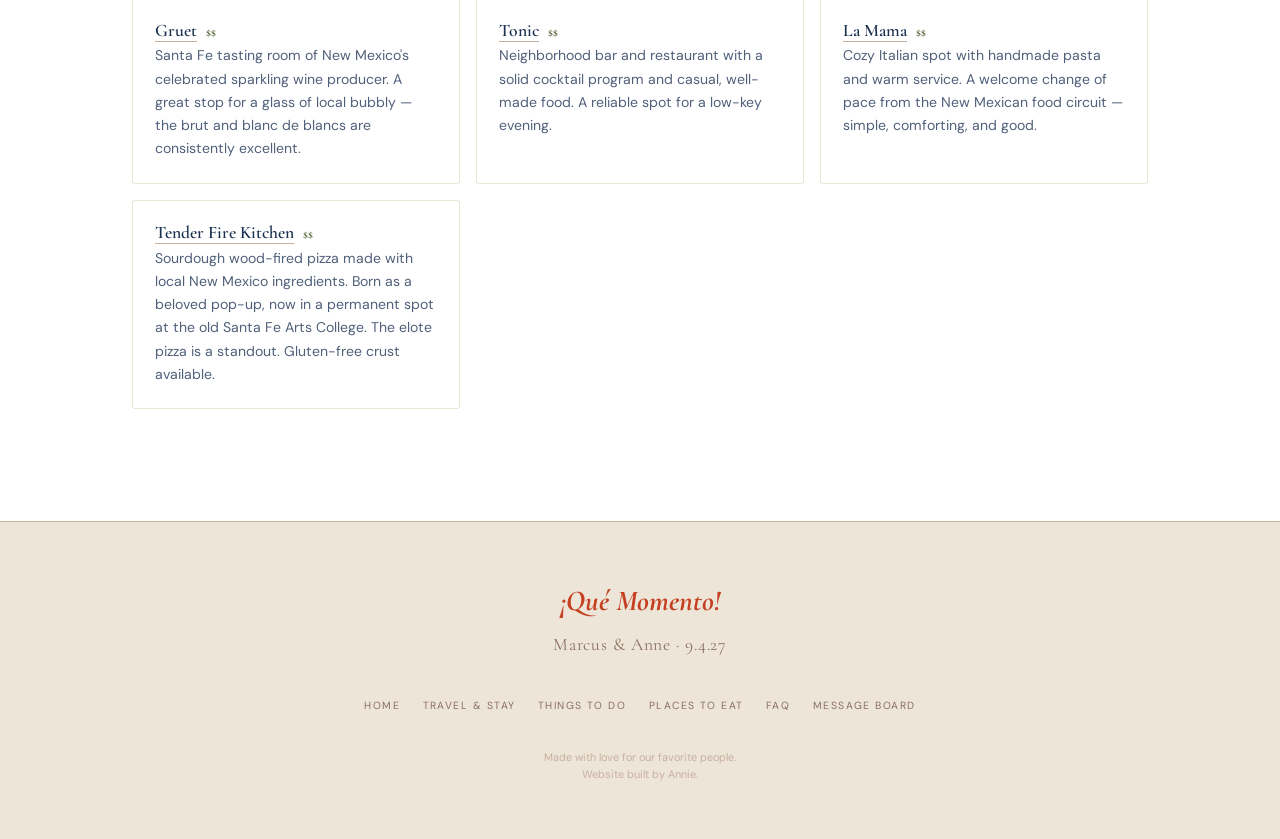
==== commit d2688e2a: "Merge pull request #21 from annielmetz-bot/claude/sweet-turing-1chugb Add heart favicon, share image" ====
--- a/eat.html
+++ b/eat.html
@@ -7,6 +7,14 @@
   <link rel="preconnect" href="https://fonts.googleapis.com" />
   <link rel="preconnect" href="https://fonts.gstatic.com" crossorigin />
   <link href="https://fonts.googleapis.com/css2?family=Cormorant+Garamond:ital,wght@0,300;0,400;0,600;0,700;1,300;1,400;1,600;1,700&family=DM+Sans:wght@400;600;700&display=swap" rel="stylesheet" />
+  <meta property="og:type" content="website" />
+  <meta property="og:title" content="¡Qué Momento! — Marcus &amp; Anne, 9.4.2027" />
+  <meta property="og:description" content="Marcus &amp; Anne are getting married September 4, 2027 in Arroyo Seco, New Mexico." />
+  <meta property="og:url" content="https://annielmetz-bot.github.io/Wedding-website/eat.html" />
+  <meta property="og:image" content="https://annielmetz-bot.github.io/Wedding-website/images/share.jpg" />
+  <meta property="og:image:width" content="1200" />
+  <meta property="og:image:height" content="630" />
+  <meta name="twitter:card" content="summary_large_image" />
   <link rel="icon" href="favicon.svg" type="image/svg+xml" />
   <link rel="apple-touch-icon" href="apple-touch-icon.png" />
   <link rel="stylesheet" href="styles.css" />
@@ -318,6 +326,7 @@
       <li><a href="messages.html">Message Board</a></li>
     </ul>
     <p class="footer-copy">Made with love for our favorite people.</p>
+    <p class="footer-copy">Website built by Annie.</p>
   </footer>
 
   <script src="script.js"></script>
